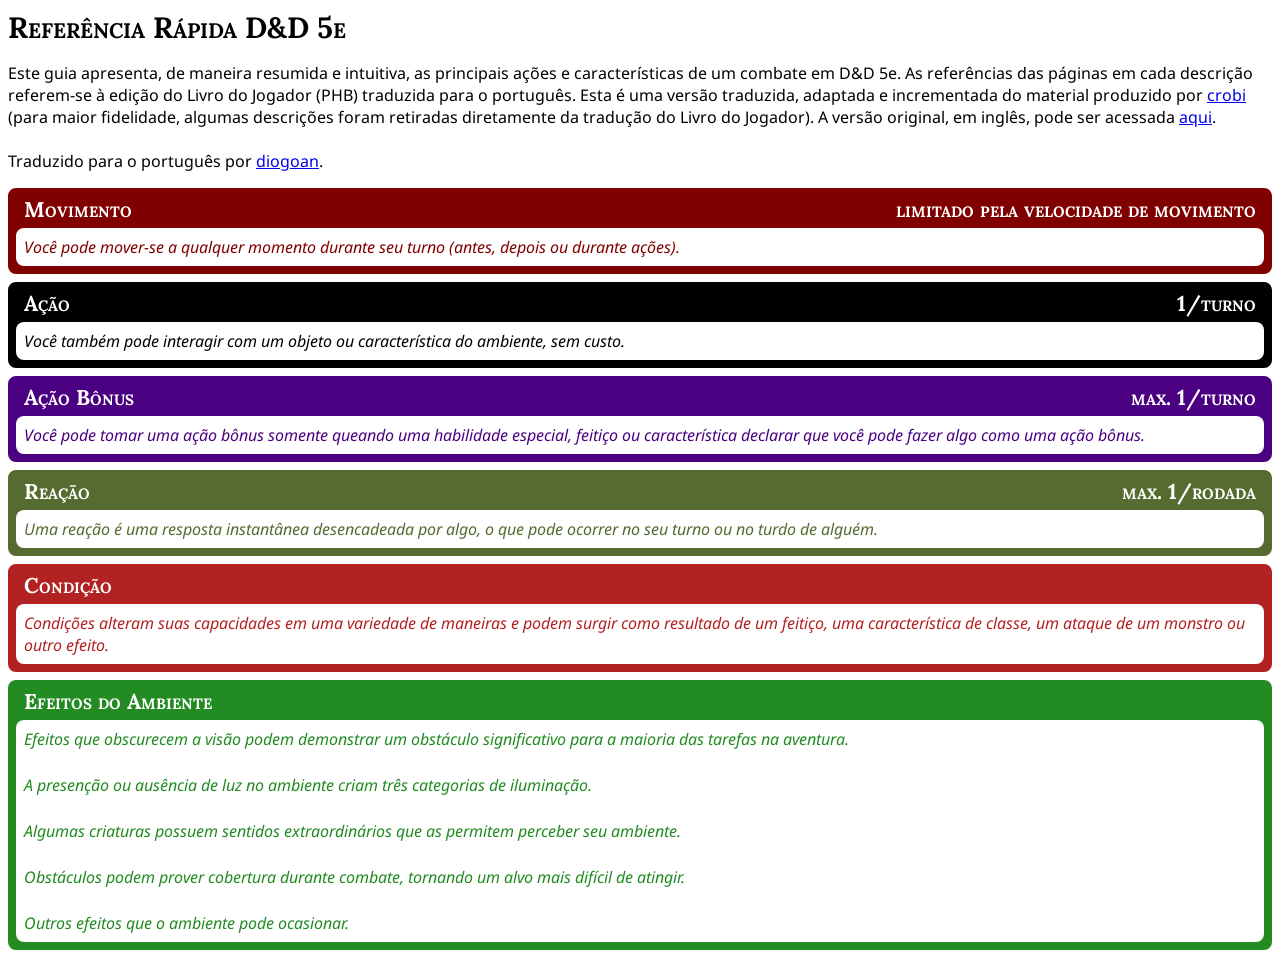
==== quickref.html @ 868d1e87 "Add files via upload O upload do meu site bixo" ====
<!DOCTYPE html>
<html lang="pt">
<head>
    <meta charset="utf-8" />
    <meta name="viewport" content="width=device-width, initial-scale=1">
    <title>Referência Rápida D&D 5e</title>
    <!-- CSS -->
    <link rel="stylesheet" type="text/css" href="css/quickref.css">
    <link rel="stylesheet" type="text/css" href="css/icons.css">
    <!-- Fonts -->
    <link href="https://fonts.googleapis.com/css?family=Noto+Sans:400,700,400italic,700italic" rel="stylesheet" type="text/css">
    <link href="https://fonts.googleapis.com/css?family=Lora:700" rel="stylesheet" type="text/css">
    <link rel="icon" type="image/png" href="img/dragon-head.png">
    <!-- Javascript -->
    <script type="text/javascript" src="js/jquery/jquery.min.js" charset="utf-8"></script>
</head>
<body class="page-background">
    <div class="page fontsize" data-size="fullscreen">
        <div class="main-title">Referência Rápida D&D 5e</div>
        <div class="description">Este guia apresenta, de maneira resumida e intuitiva, as principais ações e características de um combate em D&D 5e. As referências das páginas em cada descrição referem-se à edição do Livro do Jogador (PHB) traduzida para o português. Esta é uma versão traduzida, adaptada e incrementada do material produzido por <a href="https://github.com/crobi">crobi</a> (para maior fidelidade, algumas descrições foram retiradas diretamente da tradução do Livro do Jogador). A versão original, em inglês, pode ser acessada <a href="https://crobi.github.io/dnd5e-quickref/preview/quickref.html">aqui</a>.
        <br>
        <br>
        Traduzido para o português por <a href="https://github.com/diogoan">diogoan</a>.</div>
        <!-- Movement section -->
        <div id="section-movement" class="section-container">
            <div class="section-title">
                Movimento <span class="float-right">limitado pela velocidade de movimento</span>
            </div>
            <div class="section-content">
                <div class="section-row section-subtitle text fontsize">
                    Você pode mover-se a qualquer momento durante seu turno (antes, depois ou durante ações).
                </div>
                <div class="section-row" id="basic-movement">
                </div>
            </div>
        </div>

        <!-- Action section -->
        <div id="section-action" class="section-container">
            <div class="section-title">
                Ação <span class="float-right">1/turno</span>
            </div>
            <div class="section-content">
                <div class="section-row section-subtitle text fontsize">
                    Você também pode interagir com um objeto ou característica do ambiente, sem custo.
                </div>
                <div class="section-row" id="basic-actions"></div>
            </div>
        </div>

        <!-- Bonus action section -->
        <div id="section-bonus-action" class="section-container">
            <div class="section-title">
                Ação Bônus <span class="float-right">max. 1/turno</span>
            </div>
            <div class="section-content">
                <div class="section-row section-subtitle text fontsize">
                    Você pode tomar uma ação bônus somente queando uma habilidade especial, feitiço ou característica
                    declarar que você pode fazer algo como uma ação bônus.
                </div>
                <div class="section-row" id="basic-bonus-actions"></div>
            </div>
        </div>

        <!-- Reaction section -->
        <div id="section-reaction" class="section-container">
            <div class="section-title">
                Reação <span class="float-right">max. 1/rodada</span>
            </div>
            <div class="section-content">
                <div class="section-row section-subtitle text fontsize">
                    Uma reação é uma resposta instantânea desencadeada por algo, o que pode
                    ocorrer no seu turno ou no turdo de alguém.
                </div>
                <div class="section-row" id="basic-reactions"></div>
            </div>
        </div>

        <!-- Condition section -->
        <div id="section-condition" class="section-container">
            <div class="section-title">
                Condição
            </div>
            <div class="section-content">
                <div class="section-row section-subtitle text fontsize">
                    Condições alteram suas capacidades em uma variedade de maneiras e podem surgir como
                    resultado de um feitiço, uma característica de classe, um ataque de um monstro ou outro efeito.
                </div>
                <div class="section-row" id="basic-conditions"></div>
            </div>
        </div>
        
        <!-- Environmental section -->
        <div id="section-environment" class="section-container">
            <div class="section-title">
                Efeitos do Ambiente
            </div>
            <div class="section-content">
                <div class="section-row section-subtitle text fontsize">
                    Efeitos que obscurecem a visão podem demonstrar um obstáculo significativo para a maioria das tarefas na aventura.
                </div>
                <div class="section-row" id="environment-obscurance"></div>
                <div class="section-row section-subtitle text fontsize">
                    A presenção ou ausência de luz no ambiente criam três categorias de iluminação.
                </div>
                <div class="section-row" id="environment-light"></div>
                <div class="section-row section-subtitle text fontsize">
                    Algumas criaturas possuem sentidos extraordinários que as permitem perceber seu ambiente.
                </div>
                <div class="section-row" id="environment-vision"></div>
                <div class="section-row section-subtitle text fontsize">
                    Obstáculos podem prover cobertura durante combate, tornando um alvo mais difícil de atingir.
                </div>
                <div class="section-row" id="environment-cover"></div>
                <div class="section-row section-subtitle text fontsize">
                    Outros efeitos que o ambiente pode ocasionar.
                </div>
                <div class="section-row" id="environment-other"></div>
            </div>
        </div>

    </div>

    <!-- Modal -->
    <div class="modal" id="modal" tabindex="-1">
        <div class="modal-backdrop" id="modal-backdrop"></div>
        <div class="modal-dialog modalsize">
            <div class="section-container modal-container" id="modal-container">
                <div class="section-title" id="modal-title">
                    Modal title<span class="float-right">Action</span>
                </div>
                <div class="section-content">
                    <div class="section-row section-subtitle text" id="modal-subtitle">
                        Subtitle
                    </div>
                    <div class="section-row text">
                        <div id="modal-bullets">
                        </div>
                    </div>
                    <div class="section-row text" id="modal-reference">
                    </div>
                </div>
            </div>
        </div>
    </div>

    <!-- Data -->
    <script type="text/javascript" src="js/data_movement.js" charset="utf-8"></script>
    <script type="text/javascript" src="js/data_action.js" charset="utf-8"></script>
    <script type="text/javascript" src="js/data_bonusaction.js" charset="utf-8"></script>
    <script type="text/javascript" src="js/data_reaction.js" charset="utf-8"></script>
    <script type="text/javascript" src="js/data_condition.js" charset="utf-8"></script>
    <script type="text/javascript" src="js/data_environment.js" charset="utf-8"></script>
    <script type="text/javascript" src="js/quickref.js" charset="utf-8"></script>
</body>
</html>
---- css/quickref.css ----
/* ------------------------------------------------------------------------- */
/* Sections */
/* ------------------------------------------------------------------------- */
.section-container {
    border: 8px solid;
    border-radius: 8px;
    box-sizing: border-box;
    position: relative;
    display: flex;
    flex-direction: column;
    /*font-family: Arial;*/
    font-family: 'Noto Sans', 'Myriad Pro', Calibri, Helvetica, Arial, sans-serif;
    width:100%;
    margin-bottom:8px;
    page-break-inside: avoid;
}

.section-content {
    padding:8px;
    padding-bottom: 0;
    border-radius: 8px;
    margin-top: 0;
    background-color: white;
    border-color: inherit;
    font-size: inherit;
}

.section-title {
    height: 32px;
    padding-left: 8px;
    padding-right: 8px;
    font-family: Lora, 'Calisto MT', 'Bookman Old Style', Bookman, 'Goudy Old Style', Garamond, 'Hoefler Text', 'Bitstream Charter', Georgia, serif;
    font-variant: small-caps;
    font-weight: bold;
    background-color: inherit;
    color: white;
    font-size: 16pt;
}

.main-title {
    font-family: Lora, 'Calisto MT', 'Bookman Old Style', Bookman, 'Goudy Old Style', Garamond, 'Hoefler Text', 'Bitstream Charter', Georgia, serif;
    font-variant: small-caps;
    font-weight: bold;
    font-size: 22pt;
    margin-bottom:16px;
}

.description {
    font-family: 'Noto Sans', 'Myriad Pro', Calibri, Helvetica, Arial, sans-serif;
    width:100%;
    margin-bottom:16px;
    page-break-inside: avoid;
}

.float-right {
    float: right;
}

.section-subtitle, #modal-reference {
    display: block;
    margin-bottom: 8px;
    font-size: inherit;
    font-style: italic;
}

#modal-reference {
    margin-top: 1em;
}

.section-row {
    font-size: inherit;
}

.section-row:before, .section-row:after{
    display: table;
    content: " ";
    clear: both;
}

.section-row + .section-subtitle {
    margin-top: 1em;
}

/* ------------------------------------------------------------------------- */
/* Items */
/* ------------------------------------------------------------------------- */

.item {
    margin-bottom: 8px;
    float: left;
    display: flex;
    font-size: inherit;
    vertical-align: top;
    box-sizing: border-box;
    cursor: pointer;
}

.item-icon {
    float: left;
    flex: 0 0 auto;
    background-repeat: no-repeat;
    background-size: contain;
    box-sizing: border-box;
    border-radius: 4px;
    display: inline-block;
    margin-right: 4px;
}

.item-title {
    font-weight: bold;
    font-size: inherit;
    overflow: hidden;
    text-overflow: ellipsis;
    white-space: nowrap;
}

.item-desc {
    font-style: italic;
    font-size: inherit;
    overflow: hidden;
    text-overflow: ellipsis;
    white-space: nowrap;
}

.item-text-container {
    flex: 1;
    padding-right: 4px;
    font-size: inherit;
    height: 100%;
}


/* ------------------------------------------------------------------------- */
/* Colors */
/* ------------------------------------------------------------------------- */
#section-ability, #section-ability .item-icon {
    background-color: grey;
    border-color: grey;
}
#section-ability .text {
    color: grey;
}

#section-roll, #section-roll .item-icon {
    background-color: darkorange;
    border-color: darkorange;
}
#section-roll .text {
    color: darkorange;
}

#section-movement, #section-movement .item-icon {
    background-color: maroon;
    border-color: maroon;
}
#section-movement .text {
    color: maroon;
}

#section-action, #section-action .item-icon {
    background-color: black;
    border-color: black;
}
#section-action .text {
    color: black;
}

#section-bonus-action, #section-bonus-action .item-icon {
    background-color: indigo;
    border-color: indigo;
}
#section-bonus-action .text {
    color: indigo;
}

#section-reaction, #section-reaction .item-icon {
    background-color: DarkOliveGreen ;
    border-color: DarkOliveGreen ;
}
#section-reaction .text {
    color: DarkOliveGreen ;
}

#section-condition, #section-condition .item-icon {
    background-color: FireBrick;
    border-color: FireBrick;
}
#section-condition .text {
    color: FireBrick;
}

#section-environment, #section-environment .item-icon {
    background-color: ForestGreen;
    border-color: ForestGreen;
}
#section-environment .text {
    color: ForestGreen;
}


/* ------------------------------------------------------------------------- */
/* Page container */
/* ------------------------------------------------------------------------- */

body {
    display: flex;
    justify-content:center;
    align-content:center;
}

/* ------------------------------------------------------------------------- */
/* Misc */
/* ------------------------------------------------------------------------- */

.hidden {
    display: none;
}

ul {
    padding-left: 20px;
}

p, hr {
    margin-top: 0.5em;
    margin-bottom: 0.5em;
}

hr {
    border: 0px;
    border-top: 1px solid gray;
}

p:first-child {
    margin-top: 1em;
}

/* ------------------------------------------------------------------------- */
/* Modal */
/* ------------------------------------------------------------------------- */
.modal-open {
    overflow: hidden;
}

.modal-open .modal {
    overflow-x: hidden;
    overflow-y: auto;
}

.modal {
    position: fixed;
    top: 0;
    right: 0;
    bottom: 0;
    left: 0;
    z-index: 1040;
    overflow: hidden;
    outline: 0;
    display: none;
}

.modal-visible {
    display: block;
}

.modal-dialog {
    position: relative;
    width: auto;
    margin: 8px;
}

.modal-backdrop {
    position: absolute;
    top: 0;
    right: 0;
    left: 0;
    background-color: #888;
    opacity: .75;
    overflow: hidden;
}

.modal-container {
    background-clip: padding-box;
    outline: 0;
    box-shadow: 0 3px 9px rgba(0,0,0,.5);
}

.modal-footer {
    padding: 15px;
    text-align: right;
    border-top: 1px solid #e5e5e5;
}


/* ------------------------------------------------------------------------- */
/* Viewport sizes */
/* ------------------------------------------------------------------------- */

/* Smart phone, portrait */
@media (min-width:    0px) and (max-width:  479px) {
    .fontsize { font-size: 12pt; } 
    .iconsize { width: 44px; height: 44px;} 
    .itemsize { height: 44px; width: 100%; } 
    .modalsize {} 
}

/* Smart phone, landscape */
@media (min-width:  480px) and (max-width:  767px) {
    .fontsize { font-size: 11pt; }
    .iconsize { width: 40px; height: 40px;}
    .itemsize { height: 40px; width:  50%; }
    .modalsize {}
}

/* Tablet, portrait */
@media (min-width:  768px) and (max-width:  991px) {
    .fontsize { font-size: 11pt; }
    .iconsize { width: 40px; height: 40px;}
    .itemsize { height: 40px; width:  33%; }
    .modalsize { width: 600px; margin: 30px auto; }
}

/* Tablet, landscape */
@media (min-width:  992px) and (max-width: 1199px) {
    .fontsize { font-size: 12pt; }
    .iconsize { width: 44px; height: 44px;}
    .itemsize { height: 44px; width:  33%; }
    .modalsize { width: 600px; margin: 30px auto; }
}

/* Small desktop screen */
@media (min-width: 1200px) and (max-width: 1599px) {
    .fontsize { font-size: 12pt; }
    .iconsize { width: 44px; height: 44px;}
    .itemsize { height: 44px; width:  25%; }
    .modalsize { width: 600px; margin: 30px auto; }
}

/* Large desktop screen */
@media (min-width: 1600px) {
    .fontsize { font-size: 12pt; }
    .iconsize { width: 44px; height: 44px;}
    .itemsize { height: 44px; width:  20%; }
    .modalsize { width: 600px; margin: 30px auto; }
}

/* Print */
@media print {
    .fontsize { font-size: 10pt; }
    .iconsize { width: 36px; height: 36px;}
    .itemsize { height: 36px; width:  33%; }
    .modalsize {}
}
---- css/icons.css ----
.icon-ace { background-image: url(../img/ace.png);}
.icon-achilles-heel { background-image: url(../img/achilles-heel.png);}
.icon-acid-blob { background-image: url(../img/acid-blob.png);}
.icon-acid-tube { background-image: url(../img/acid-tube.png);}
.icon-acid { background-image: url(../img/acid.png);}
.icon-acorn { background-image: url(../img/acorn.png);}
.icon-acrobatic { background-image: url(../img/acrobatic.png);}
.icon-aerial-signal { background-image: url(../img/aerial-signal.png);}
.icon-aerosol { background-image: url(../img/aerosol.png);}
.icon-afterburn { background-image: url(../img/afterburn.png);}
.icon-alien-skull { background-image: url(../img/alien-skull.png);}
.icon-alien-stare { background-image: url(../img/alien-stare.png);}
.icon-all-for-one { background-image: url(../img/all-for-one.png);}
.icon-alligator-clip { background-image: url(../img/alligator-clip.png);}
.icon-ammo-box { background-image: url(../img/ammo-box.png);}
.icon-ammonite-fossil { background-image: url(../img/ammonite-fossil.png);}
.icon-ammonite { background-image: url(../img/ammonite.png);}
.icon-amphora { background-image: url(../img/amphora.png);}
.icon-anatomy { background-image: url(../img/anatomy.png);}
.icon-anchor { background-image: url(../img/anchor.png);}
.icon-andromeda-chain { background-image: url(../img/andromeda-chain.png);}
.icon-angel-outfit { background-image: url(../img/angel-outfit.png);}
.icon-angel-wings { background-image: url(../img/angel-wings.png);}
.icon-angler-fish { background-image: url(../img/angler-fish.png);}
.icon-angular-spider { background-image: url(../img/angular-spider.png);}
.icon-animal-hide { background-image: url(../img/animal-hide.png);}
.icon-animal-skull { background-image: url(../img/animal-skull.png);}
.icon-ankh { background-image: url(../img/ankh.png);}
.icon-anthem { background-image: url(../img/anthem.png);}
.icon-anvil-impact { background-image: url(../img/anvil-impact.png);}
.icon-anvil { background-image: url(../img/anvil.png);}
.icon-apple-maggot { background-image: url(../img/apple-maggot.png);}
.icon-apple-seeds { background-image: url(../img/apple-seeds.png);}
.icon-aquarius { background-image: url(../img/aquarius.png);}
.icon-archery-target { background-image: url(../img/archery-target.png);}
.icon-architect-mask { background-image: url(../img/architect-mask.png);}
.icon-arcing-bolt { background-image: url(../img/arcing-bolt.png);}
.icon-arena { background-image: url(../img/arena.png);}
.icon-aries { background-image: url(../img/aries.png);}
.icon-armadillo-tail { background-image: url(../img/armadillo-tail.png);}
.icon-armoured-shell { background-image: url(../img/armoured-shell.png);}
.icon-arrest { background-image: url(../img/arrest.png);}
.icon-arrow-cluster { background-image: url(../img/arrow-cluster.png);}
.icon-arrow-flights { background-image: url(../img/arrow-flights.png);}
.icon-arrowed { background-image: url(../img/arrowed.png);}
.icon-arrowhead { background-image: url(../img/arrowhead.png);}
.icon-arrows-shield { background-image: url(../img/arrows-shield.png);}
.icon-arson { background-image: url(../img/arson.png);}
.icon-artificial-hive { background-image: url(../img/artificial-hive.png);}
.icon-at-sea { background-image: url(../img/at-sea.png);}
.icon-atomic-slashes { background-image: url(../img/atomic-slashes.png);}
.icon-aubergine { background-image: url(../img/aubergine.png);}
.icon-aura { background-image: url(../img/aura.png);}
.icon-auto-repair { background-image: url(../img/auto-repair.png);}
.icon-autogun { background-image: url(../img/autogun.png);}
.icon-awareness { background-image: url(../img/awareness.png);}
.icon-axe-in-stump { background-image: url(../img/axe-in-stump.png);}
.icon-axe-swing { background-image: url(../img/axe-swing.png);}
.icon-back-forth { background-image: url(../img/back-forth.png);}
.icon-back-pain { background-image: url(../img/back-pain.png);}
.icon-backstab { background-image: url(../img/backstab.png);}
.icon-backup { background-image: url(../img/backup.png);}
.icon-balloons { background-image: url(../img/balloons.png);}
.icon-bandage-roll { background-image: url(../img/bandage-roll.png);}
.icon-bandaged { background-image: url(../img/bandaged.png);}
.icon-barbed-arrow { background-image: url(../img/barbed-arrow.png);}
.icon-barbed-spear { background-image: url(../img/barbed-spear.png);}
.icon-barbed-wire { background-image: url(../img/barbed-wire.png);}
.icon-barbute { background-image: url(../img/barbute.png);}
.icon-barefoot { background-image: url(../img/barefoot.png);}
.icon-bat-blade { background-image: url(../img/bat-blade.png);}
.icon-bat-wing { background-image: url(../img/bat-wing.png);}
.icon-battered-axe { background-image: url(../img/battered-axe.png);}
.icon-batteries { background-image: url(../img/batteries.png);}
.icon-battery-0 { background-image: url(../img/battery-0.png);}
.icon-battery-100 { background-image: url(../img/battery-100.png);}
.icon-battery-25 { background-image: url(../img/battery-25.png);}
.icon-battery-50 { background-image: url(../img/battery-50.png);}
.icon-battery-75 { background-image: url(../img/battery-75.png);}
.icon-battery-minus { background-image: url(../img/battery-minus.png);}
.icon-battery-pack-alt { background-image: url(../img/battery-pack-alt.png);}
.icon-battery-pack { background-image: url(../img/battery-pack.png);}
.icon-battery-plus { background-image: url(../img/battery-plus.png);}
.icon-battle-axe { background-image: url(../img/battle-axe.png);}
.icon-battle-gear { background-image: url(../img/battle-gear.png);}
.icon-batwing-emblem { background-image: url(../img/batwing-emblem.png);}
.icon-beam-wake { background-image: url(../img/beam-wake.png);}
.icon-beams-aura { background-image: url(../img/beams-aura.png);}
.icon-beanstalk { background-image: url(../img/beanstalk.png);}
.icon-beard { background-image: url(../img/beard.png);}
.icon-beast-eye { background-image: url(../img/beast-eye.png);}
.icon-bee { background-image: url(../img/bee.png);}
.icon-beech { background-image: url(../img/beech.png);}
.icon-beer-stein { background-image: url(../img/beer-stein.png);}
.icon-beetle-shell { background-image: url(../img/beetle-shell.png);}
.icon-behold { background-image: url(../img/behold.png);}
.icon-belt-buckles { background-image: url(../img/belt-buckles.png);}
.icon-bestial-fangs { background-image: url(../img/bestial-fangs.png);}
.icon-beveled-star { background-image: url(../img/beveled-star.png);}
.icon-big-egg { background-image: url(../img/big-egg.png);}
.icon-big-wave { background-image: url(../img/big-wave.png);}
.icon-biohazard { background-image: url(../img/biohazard.png);}
.icon-bird-claw { background-image: url(../img/bird-claw.png);}
.icon-bird-limb { background-image: url(../img/bird-limb.png);}
.icon-bird-mask { background-image: url(../img/bird-mask.png);}
.icon-bird-twitter { background-image: url(../img/bird-twitter.png);}
.icon-black-bar { background-image: url(../img/black-bar.png);}
.icon-black-book { background-image: url(../img/black-book.png);}
.icon-black-cat { background-image: url(../img/black-cat.png);}
.icon-black-flag { background-image: url(../img/black-flag.png);}
.icon-black-hole-bolas { background-image: url(../img/black-hole-bolas.png);}
.icon-blackball { background-image: url(../img/blackball.png);}
.icon-blackcurrant { background-image: url(../img/blackcurrant.png);}
.icon-blade-bite { background-image: url(../img/blade-bite.png);}
.icon-blade-fall { background-image: url(../img/blade-fall.png);}
.icon-blast { background-image: url(../img/blast.png);}
.icon-blaster { background-image: url(../img/blaster.png);}
.icon-bleeding-eye { background-image: url(../img/bleeding-eye.png);}
.icon-bleeding-heart { background-image: url(../img/bleeding-heart.png);}
.icon-bloody-stash { background-image: url(../img/bloody-stash.png);}
.icon-blunderbuss { background-image: url(../img/blunderbuss.png);}
.icon-boar-tusks { background-image: url(../img/boar-tusks.png);}
.icon-boiling-bubbles { background-image: url(../img/boiling-bubbles.png);}
.icon-bolas { background-image: url(../img/bolas.png);}
.icon-bolt-shield { background-image: url(../img/bolt-shield.png);}
.icon-bolter-gun { background-image: url(../img/bolter-gun.png);}
.icon-bombing-run { background-image: url(../img/bombing-run.png);}
.icon-bone-gnawer { background-image: url(../img/bone-gnawer.png);}
.icon-bone-knife { background-image: url(../img/bone-knife.png);}
.icon-book-aura { background-image: url(../img/book-aura.png);}
.icon-book-cover { background-image: url(../img/book-cover.png);}
.icon-book-storm { background-image: url(../img/book-storm.png);}
.icon-bookmark { background-image: url(../img/bookmark.png);}
.icon-bookmarklet { background-image: url(../img/bookmarklet.png);}
.icon-book-pile { background-image: url(../img/book-pile.png);}
.icon-boomerang { background-image: url(../img/boomerang.png);}
.icon-boot-prints { background-image: url(../img/boot-prints.png);}
.icon-boot-stomp { background-image: url(../img/boot-stomp.png);}
.icon-boots { background-image: url(../img/boots.png);}
.icon-bordered-shield { background-image: url(../img/bordered-shield.png);}
.icon-bottle-vapors { background-image: url(../img/bottle-vapors.png);}
.icon-bottled-bolt { background-image: url(../img/bottled-bolt.png);}
.icon-bottom-right-3d-arrow { background-image: url(../img/bottom-right-3d-arrow.png);}
.icon-bowie-knife { background-image: url(../img/bowie-knife.png);}
.icon-bowl-spiral { background-image: url(../img/bowl-spiral.png);}
.icon-bowling-pin { background-image: url(../img/bowling-pin.png);}
.icon-bowling-propulsion { background-image: url(../img/bowling-propulsion.png);}
.icon-bowman { background-image: url(../img/bowman.png);}
.icon-boxing-glove-surprise { background-image: url(../img/boxing-glove-surprise.png);}
.icon-boxing-glove { background-image: url(../img/boxing-glove.png);}
.icon-brain-freeze { background-image: url(../img/brain-freeze.png);}
.icon-brain-stem { background-image: url(../img/brain-stem.png);}
.icon-brain { background-image: url(../img/brain.png);}
.icon-brainstorm { background-image: url(../img/brainstorm.png);}
.icon-branch-arrow { background-image: url(../img/branch-arrow.png);}
.icon-brandy-bottle { background-image: url(../img/brandy-bottle.png);}
.icon-brass-eye { background-image: url(../img/brass-eye.png);}
.icon-breastplate { background-image: url(../img/breastplate.png);}
.icon-brick-pile { background-image: url(../img/brick-pile.png);}
.icon-bridge { background-image: url(../img/bridge.png);}
.icon-broadhead-arrow { background-image: url(../img/broadhead-arrow.png);}
.icon-broadsword { background-image: url(../img/broadsword.png);}
.icon-broken-bone { background-image: url(../img/broken-bone.png);}
.icon-broken-bottle { background-image: url(../img/broken-bottle.png);}
.icon-broken-heart { background-image: url(../img/broken-heart.png);}
.icon-broken-shield { background-image: url(../img/broken-shield.png);}
.icon-broken-skull { background-image: url(../img/broken-skull.png);}
.icon-broken-tablet { background-image: url(../img/broken-tablet.png);}
.icon-brutal-helm { background-image: url(../img/brutal-helm.png);}
.icon-bubble-field { background-image: url(../img/bubble-field.png);}
.icon-bubbling-flask { background-image: url(../img/bubbling-flask.png);}
.icon-bud { background-image: url(../img/bud.png);}
.icon-bugle-call { background-image: url(../img/bugle-call.png);}
.icon-bulb { background-image: url(../img/bulb.png);}
.icon-bull-horns { background-image: url(../img/bull-horns.png);}
.icon-bull { background-image: url(../img/bull.png);}
.icon-bullets { background-image: url(../img/bullets.png);}
.icon-burn { background-image: url(../img/burn.png);}
.icon-burning-book { background-image: url(../img/burning-book.png);}
.icon-burning-dot { background-image: url(../img/burning-dot.png);}
.icon-burning-embers { background-image: url(../img/burning-embers.png);}
.icon-burning-eye { background-image: url(../img/burning-eye.png);}
.icon-burning-meteor { background-image: url(../img/burning-meteor.png);}
.icon-burning-passion { background-image: url(../img/burning-passion.png);}
.icon-burning-round-shot { background-image: url(../img/burning-round-shot.png);}
.icon-burning-tree { background-image: url(../img/burning-tree.png);}
.icon-burst-blob { background-image: url(../img/burst-blob.png);}
.icon-butterfly-warning { background-image: url(../img/butterfly-warning.png);}
.icon-butterfly { background-image: url(../img/butterfly.png);}
.icon-caged-ball { background-image: url(../img/caged-ball.png);}
.icon-cake-slice { background-image: url(../img/cake-slice.png);}
.icon-caldera { background-image: url(../img/caldera.png);}
.icon-campfire { background-image: url(../img/campfire.png);}
.icon-cancel { background-image: url(../img/cancel.png);}
.icon-cancer { background-image: url(../img/cancer.png);}
.icon-candle-flame { background-image: url(../img/candle-flame.png);}
.icon-candle-holder { background-image: url(../img/candle-holder.png);}
.icon-candle-light { background-image: url(../img/candle-light.png);}
.icon-candle-skull { background-image: url(../img/candle-skull.png);}
.icon-candlebright { background-image: url(../img/candlebright.png);}
.icon-cannister { background-image: url(../img/cannister.png);}
.icon-cannon-ball { background-image: url(../img/cannon-ball.png);}
.icon-cannon-shot { background-image: url(../img/cannon-shot.png);}
.icon-cannon { background-image: url(../img/cannon.png);}
.icon-capitol { background-image: url(../img/capitol.png);}
.icon-capricorn { background-image: url(../img/capricorn.png);}
.icon-cargo-crane { background-image: url(../img/cargo-crane.png);}
.icon-carillon { background-image: url(../img/carillon.png);}
.icon-carrion { background-image: url(../img/carrion.png);}
.icon-carrot { background-image: url(../img/carrot.png);}
.icon-cartwheel { background-image: url(../img/cartwheel.png);}
.icon-cash { background-image: url(../img/cash.png);}
.icon-castle { background-image: url(../img/castle.png);}
.icon-cauldron { background-image: url(../img/cauldron.png);}
.icon-cctv-camera { background-image: url(../img/cctv-camera.png);}
.icon-centipede { background-image: url(../img/centipede.png);}
.icon-chain-lightning { background-image: url(../img/chain-lightning.png);}
.icon-chain-mail { background-image: url(../img/chain-mail.png);}
.icon-chained-heart { background-image: url(../img/chained-heart.png);}
.icon-chaingun { background-image: url(../img/chaingun.png);}
.icon-chalice-drops { background-image: url(../img/chalice-drops.png);}
.icon-charm { background-image: url(../img/charm.png);}
.icon-checkbox-tree { background-image: url(../img/checkbox-tree.png);}
.icon-checked-shield { background-image: url(../img/checked-shield.png);}
.icon-cheerful { background-image: url(../img/cheerful.png);}
.icon-cheese-wedge { background-image: url(../img/cheese-wedge.png);}
.icon-chemical-arrow { background-image: url(../img/chemical-arrow.png);}
.icon-chemical-bolt { background-image: url(../img/chemical-bolt.png);}
.icon-chemical-drop { background-image: url(../img/chemical-drop.png);}
.icon-chemical-tank { background-image: url(../img/chemical-tank.png);}
.icon-chicken-leg { background-image: url(../img/chicken-leg.png);}
.icon-church { background-image: url(../img/church.png);}
.icon-circuitry { background-image: url(../img/circuitry.png);}
.icon-circular-saw { background-image: url(../img/circular-saw.png);}
.icon-circular-sawblade { background-image: url(../img/circular-sawblade.png);}
.icon-claw-hammer { background-image: url(../img/claw-hammer.png);}
.icon-claw { background-image: url(../img/claw.png);}
.icon-cloak-dagger { background-image: url(../img/cloak-dagger.png);}
.icon-clockwork { background-image: url(../img/clockwork.png);}
.icon-clout { background-image: url(../img/clout.png);}
.icon-clover-spiked { background-image: url(../img/clover-spiked.png);}
.icon-clover { background-image: url(../img/clover.png);}
.icon-cluster-bomb { background-image: url(../img/cluster-bomb.png);}
.icon-cobweb { background-image: url(../img/cobweb.png);}
.icon-coffee-mug { background-image: url(../img/coffee-mug.png);}
.icon-coffin { background-image: url(../img/coffin.png);}
.icon-cog-lock { background-image: url(../img/cog-lock.png);}
.icon-cog { background-image: url(../img/cog.png);}
.icon-cogsplosion { background-image: url(../img/cogsplosion.png);}
.icon-coiling-curl { background-image: url(../img/coiling-curl.png);}
.icon-cold-heart { background-image: url(../img/cold-heart.png);}
.icon-coma { background-image: url(../img/coma.png);}
.icon-comb { background-image: url(../img/comb.png);}
.icon-compass { background-image: url(../img/compass.png);}
.icon-concentration-orb { background-image: url(../img/concentration-orb.png);}
.icon-condor-emblem { background-image: url(../img/condor-emblem.png);}
.icon-condylura-skull { background-image: url(../img/condylura-skull.png);}
.icon-conversation { background-image: url(../img/conversation.png);}
.icon-cool-spices { background-image: url(../img/cool-spices.png);}
.icon-corked-tube { background-image: url(../img/corked-tube.png);}
.icon-cowled { background-image: url(../img/cowled.png);}
.icon-crab-claw { background-image: url(../img/crab-claw.png);}
.icon-crab { background-image: url(../img/crab.png);}
.icon-cracked-ball-dunk { background-image: url(../img/cracked-ball-dunk.png);}
.icon-cracked-disc { background-image: url(../img/cracked-disc.png);}
.icon-cracked-glass { background-image: url(../img/cracked-glass.png);}
.icon-cracked-helm { background-image: url(../img/cracked-helm.png);}
.icon-cracked-mask { background-image: url(../img/cracked-mask.png);}
.icon-cracked-saber { background-image: url(../img/cracked-saber.png);}
.icon-cracked-shield { background-image: url(../img/cracked-shield.png);}
.icon-crags { background-image: url(../img/crags.png);}
.icon-crawl { background-image: url(../img/crawl.png);}
.icon-crenulated-shield { background-image: url(../img/crenulated-shield.png);}
.icon-crescent-blade { background-image: url(../img/crescent-blade.png);}
.icon-crested-helmet { background-image: url(../img/crested-helmet.png);}
.icon-croc-jaws { background-image: url(../img/croc-jaws.png);}
.icon-croc-sword { background-image: url(../img/croc-sword.png);}
.icon-crossbow { background-image: url(../img/crossbow.png);}
.icon-crossed-air-flows { background-image: url(../img/crossed-air-flows.png);}
.icon-crossed-axes { background-image: url(../img/crossed-axes.png);}
.icon-crossed-bones { background-image: url(../img/crossed-bones.png);}
.icon-crossed-chains { background-image: url(../img/crossed-chains.png);}
.icon-crossed-claws { background-image: url(../img/crossed-claws.png);}
.icon-crossed-pistols { background-image: url(../img/crossed-pistols.png);}
.icon-crossed-sabres { background-image: url(../img/crossed-sabres.png);}
.icon-crossed-slashes { background-image: url(../img/crossed-slashes.png);}
.icon-crossed-swords { background-image: url(../img/crossed-swords.png);}
.icon-crow-dive { background-image: url(../img/crow-dive.png);}
.icon-crown-coin { background-image: url(../img/crown-coin.png);}
.icon-crown-of-thorns { background-image: url(../img/crown-of-thorns.png);}
.icon-crown { background-image: url(../img/crown.png);}
.icon-crowned-explosion { background-image: url(../img/crowned-explosion.png);}
.icon-crowned-heart { background-image: url(../img/crowned-heart.png);}
.icon-crowned-skull { background-image: url(../img/crowned-skull.png);}
.icon-crush { background-image: url(../img/crush.png);}
.icon-crystal-ball { background-image: url(../img/crystal-ball.png);}
.icon-crystal-bars { background-image: url(../img/crystal-bars.png);}
.icon-crystal-cluster { background-image: url(../img/crystal-cluster.png);}
.icon-crystal-eye { background-image: url(../img/crystal-eye.png);}
.icon-crystal-growth { background-image: url(../img/crystal-growth.png);}
.icon-crystal-shine { background-image: url(../img/crystal-shine.png);}
.icon-crystal-wand { background-image: url(../img/crystal-wand.png);}
.icon-crystalize { background-image: url(../img/crystalize.png);}
.icon-cubeforce { background-image: url(../img/cubeforce.png);}
.icon-cubes { background-image: url(../img/cubes.png);}
.icon-cupidon-arrow { background-image: url(../img/cupidon-arrow.png);}
.icon-curled-leaf { background-image: url(../img/curled-leaf.png);}
.icon-curled-tentacle { background-image: url(../img/curled-tentacle.png);}
.icon-curling-vines { background-image: url(../img/curling-vines.png);}
.icon-curly-wing { background-image: url(../img/curly-wing.png);}
.icon-curvy-knife { background-image: url(../img/curvy-knife.png);}
.icon-cut-diamond { background-image: url(../img/cut-diamond.png);}
.icon-cut-palm { background-image: url(../img/cut-palm.png);}
.icon-cycle { background-image: url(../img/cycle.png);}
.icon-cyclops { background-image: url(../img/cyclops.png);}
.icon-daggers { background-image: url(../img/daggers.png);}
.icon-daisy { background-image: url(../img/daisy.png);}
.icon-dark-squad { background-image: url(../img/dark-squad.png);}
.icon-dead-eye { background-image: url(../img/dead-eye.png);}
.icon-dead-wood { background-image: url(../img/dead-wood.png);}
.icon-death-note { background-image: url(../img/death-note.png);}
.icon-death-skull { background-image: url(../img/death-skull.png);}
.icon-death-zone { background-image: url(../img/death-zone.png);}
.icon-deathcab { background-image: url(../img/deathcab.png);}
.icon-decapitation { background-image: url(../img/decapitation.png);}
.icon-defibrilate { background-image: url(../img/defibrilate.png);}
.icon-demolish { background-image: url(../img/demolish.png);}
.icon-dervish-swords { background-image: url(../img/dervish-swords.png);}
.icon-desert-skull { background-image: url(../img/desert-skull.png);}
.icon-desk-lamp { background-image: url(../img/desk-lamp.png);}
.icon-despair { background-image: url(../img/despair.png);}
.icon-diablo-skull { background-image: url(../img/diablo-skull.png);}
.icon-diamond-hard { background-image: url(../img/diamond-hard.png);}
.icon-dice-six-faces-five { background-image: url(../img/dice-six-faces-five.png);}
.icon-dice-six-faces-four { background-image: url(../img/dice-six-faces-four.png);}
.icon-dice-six-faces-one { background-image: url(../img/dice-six-faces-one.png);}
.icon-dice-six-faces-six { background-image: url(../img/dice-six-faces-six.png);}
.icon-dice-six-faces-three { background-image: url(../img/dice-six-faces-three.png);}
.icon-dice-six-faces-two { background-image: url(../img/dice-six-faces-two.png);}
.icon-dig-dug { background-image: url(../img/dig-dug.png);}
.icon-dinosaur-bones { background-image: url(../img/dinosaur-bones.png);}
.icon-dinosaur-egg { background-image: url(../img/dinosaur-egg.png);}
.icon-dinosaur-rex { background-image: url(../img/dinosaur-rex.png);}
.icon-discobolus {background-image: url(../img/discobolus.png);}
.icon-disintegrate { background-image: url(../img/disintegrate.png);}
.icon-distraction { background-image: url(../img/distraction.png);}
.icon-divergence { background-image: url(../img/divergence.png);}
.icon-divert { background-image: url(../img/divert.png);}
.icon-diving-dagger { background-image: url(../img/diving-dagger.png);}
.icon-dna1 { background-image: url(../img/dna1.png);}
.icon-dna2 { background-image: url(../img/dna2.png);}
.icon-doctor-face { background-image: url(../img/doctor-face.png);}
.icon-dodge { background-image: url(../img/dodge.png);}
.icon-dodging { background-image: url(../img/dodging.png);}
.icon-domino-mask { background-image: url(../img/domino-mask.png);}
.icon-double-dragon { background-image: url(../img/double-dragon.png);}
.icon-double-quaver { background-image: url(../img/double-quaver.png);}
.icon-double-shot { background-image: url(../img/double-shot.png);}
.icon-doubled { background-image: url(../img/doubled.png);}
.icon-dove { background-image: url(../img/dove.png);}
.icon-dozen { background-image: url(../img/dozen.png);}
.icon-dragon-balls { background-image: url(../img/dragon-balls.png);}
.icon-dragon-breath { background-image: url(../img/dragon-breath.png);}
.icon-dragon-head { background-image: url(../img/dragon-head.png);}
.icon-dragon-spiral { background-image: url(../img/dragon-spiral.png);}
.icon-dragonfly { background-image: url(../img/dragonfly.png);}
.icon-drama-masks { background-image: url(../img/drama-masks.png);}
.icon-drill { background-image: url(../img/drill.png);}
.icon-drink-me { background-image: url(../img/drink-me.png);}
.icon-dripping-blade { background-image: url(../img/dripping-blade.png);}
.icon-dripping-goo { background-image: url(../img/dripping-goo.png);}
.icon-dripping-honey { background-image: url(../img/dripping-honey.png);}
.icon-dripping-knife { background-image: url(../img/dripping-knife.png);}
.icon-dripping-stone { background-image: url(../img/dripping-stone.png);}
.icon-dripping-sword { background-image: url(../img/dripping-sword.png);}
.icon-drop { background-image: url(../img/drop.png);}
.icon-droplet-splash { background-image: url(../img/droplet-splash.png);}
.icon-droplets { background-image: url(../img/droplets.png);}
.icon-drowning { background-image: url(../img/drowning.png);}
.icon-duality { background-image: url(../img/duality.png);}
.icon-duel { background-image: url(../img/duel.png);}
.icon-eagle-emblem { background-image: url(../img/eagle-emblem.png);}
.icon-earth-crack { background-image: url(../img/earth-crack.png);}
.icon-earth-spit { background-image: url(../img/earth-spit.png);}
.icon-eclipse { background-image: url(../img/eclipse.png);}
.icon-edge-crack { background-image: url(../img/edge-crack.png);}
.icon-edged-shield { background-image: url(../img/edged-shield.png);}
.icon-egg-clutch { background-image: url(../img/egg-clutch.png);}
.icon-egg-pod { background-image: url(../img/egg-pod.png);}
.icon-egyptian-pyramids { background-image: url(../img/egyptian-pyramids.png);}
.icon-elderberry { background-image: url(../img/elderberry.png);}
.icon-electric-whip { background-image: url(../img/electric-whip.png);}
.icon-electric { background-image: url(../img/electric.png);}
.icon-elf-ear { background-image: url(../img/elf-ear.png);}
.icon-ember-shot { background-image: url(../img/ember-shot.png);}
.icon-embrassed-energy { background-image: url(../img/embrassed-energy.png);}
.icon-embryo { background-image: url(../img/embryo.png);}
.icon-emerald { background-image: url(../img/emerald.png);}
.icon-empty-chessboard { background-image: url(../img/empty-chessboard.png);}
.icon-empty-hourglass { background-image: url(../img/empty-hourglass.png);}
.icon-energise { background-image: url(../img/energise.png);}
.icon-energy-arrow { background-image: url(../img/energy-arrow.png);}
.icon-energy-shield { background-image: url(../img/energy-shield.png);}
.icon-energy-sword { background-image: url(../img/energy-sword.png);}
.icon-engagement-ring { background-image: url(../img/engagement-ring.png);}
.icon-ent-mouth { background-image: url(../img/ent-mouth.png);}
.icon-envelope { background-image: url(../img/envelope.png);}
.icon-erlenmeyer { background-image: url(../img/erlenmeyer.png);}
.icon-eruption { background-image: url(../img/eruption.png);}
.icon-eskimo { background-image: url(../img/eskimo.png);}
.icon-evil-book { background-image: url(../img/evil-book.png);}
.icon-evil-fork { background-image: url(../img/evil-fork.png);}
.icon-evil-moon { background-image: url(../img/evil-moon.png);}
.icon-evil-tree { background-image: url(../img/evil-tree.png);}
.icon-evil-wings { background-image: url(../img/evil-wings.png);}
.icon-expander { background-image: url(../img/expander.png);}
.icon-explosive-materials { background-image: url(../img/explosive-materials.png);}
.icon-extra-lucid { background-image: url(../img/extra-lucid.png);}
.icon-eye-shield { background-image: url(../img/eye-shield.png);}
.icon-eyeball { background-image: url(../img/eyeball.png);}
.icon-eyedropper { background-image: url(../img/eyedropper.png);}
.icon-eyestalk { background-image: url(../img/eyestalk.png);}
.icon-fairy-wand { background-image: url(../img/fairy-wand.png);}
.icon-fairy { background-image: url(../img/fairy.png);}
.icon-fall-down { background-image: url(../img/fall-down.png);}
.icon-falling-eye { background-image: url(../img/falling-eye.png);}
.icon-falling-leaf { background-image: url(../img/falling-leaf.png);}
.icon-falling-ovoid { background-image: url(../img/falling-ovoid.png);}
.icon-falling { background-image: url(../img/falling.png);}
.icon-fanged-skull { background-image: url(../img/fanged-skull.png);}
.icon-feather { background-image: url(../img/feather.png);}
.icon-feathered-wing { background-image: url(../img/feathered-wing.png);}
.icon-fedora { background-image: url(../img/fedora.png);}
.icon-female { background-image: url(../img/female.png);}
.icon-fez { background-image: url(../img/fez.png);}
.icon-field { background-image: url(../img/field.png);}
.icon-filelist.txt { background-image: url(../img/filelist.txt.png);}
.icon-fire-ace { background-image: url(../img/fire-ace.png);}
.icon-fire-axe { background-image: url(../img/fire-axe.png);}
.icon-fire-bomb { background-image: url(../img/fire-bomb.png);}
.icon-fire-bottle { background-image: url(../img/fire-bottle.png);}
.icon-fire-bowl { background-image: url(../img/fire-bowl.png);}
.icon-fire-breath { background-image: url(../img/fire-breath.png);}
.icon-fire-punch { background-image: url(../img/fire-punch.png);}
.icon-fire-ring { background-image: url(../img/fire-ring.png);}
.icon-fire-shield { background-image: url(../img/fire-shield.png);}
.icon-fire-wave { background-image: url(../img/fire-wave.png);}
.icon-fire { background-image: url(../img/fire.png);}
.icon-fireball { background-image: url(../img/fireball.png);}
.icon-fireflake { background-image: url(../img/fireflake.png);}
.icon-firework-rocket { background-image: url(../img/firework-rocket.png);}
.icon-fish-corpse { background-image: url(../img/fish-corpse.png);}
.icon-fishbone { background-image: url(../img/fishbone.png);}
.icon-fishing-hook { background-image: url(../img/fishing-hook.png);}
.icon-fishing-net { background-image: url(../img/fishing-net.png);}
.icon-fist { background-image: url(../img/fist.png);}
.icon-fizzing-flask { background-image: url(../img/fizzing-flask.png);}
.icon-flake { background-image: url(../img/flake.png);}
.icon-flame-spin { background-image: url(../img/flame-spin.png);}
.icon-flame-tunnel { background-image: url(../img/flame-tunnel.png);}
.icon-flame { background-image: url(../img/flame.png);}
.icon-flamer { background-image: url(../img/flamer.png);}
.icon-flaming-arrow { background-image: url(../img/flaming-arrow.png);}
.icon-flaming-claw { background-image: url(../img/flaming-claw.png);}
.icon-flaming-trident { background-image: url(../img/flaming-trident.png);}
.icon-flash-grenade { background-image: url(../img/flash-grenade.png);}
.icon-flat-hammer { background-image: url(../img/flat-hammer.png);}
.icon-fleshy-mass { background-image: url(../img/fleshy-mass.png);}
.icon-flexible-star { background-image: url(../img/flexible-star.png);}
.icon-floating-crystal { background-image: url(../img/floating-crystal.png);}
.icon-flower-pot { background-image: url(../img/flower-pot.png);}
.icon-flowers { background-image: url(../img/flowers.png);}
.icon-fluffy-cloud { background-image: url(../img/fluffy-cloud.png);}
.icon-fluffy-swirl { background-image: url(../img/fluffy-swirl.png);}
.icon-fluffy-wing { background-image: url(../img/fluffy-wing.png);}
.icon-flying-dagger { background-image: url(../img/flying-dagger.png);}
.icon-flying-flag { background-image: url(../img/flying-flag.png);}
.icon-foam { background-image: url(../img/foam.png);}
.icon-focused-lightning { background-image: url(../img/focused-lightning.png);}
.icon-folded-paper { background-image: url(../img/folded-paper.png);}
.icon-food-chain { background-image: url(../img/food-chain.png);}
.icon-foot-trip { background-image: url(../img/foot-trip.png);}
.icon-footprint { background-image: url(../img/footprint.png);}
.icon-forward-field { background-image: url(../img/forward-field.png);}
.icon-fossil { background-image: url(../img/fossil.png);}
.icon-fountain-pen { background-image: url(../img/fountain-pen.png);}
.icon-fountain { background-image: url(../img/fountain.png);}
.icon-fox-head { background-image: url(../img/fox-head.png);}
.icon-fragrance { background-image: url(../img/fragrance.png);}
.icon-frankenstein-creature { background-image: url(../img/frankenstein-creature.png);}
.icon-freedom-dove { background-image: url(../img/freedom-dove.png);}
.icon-frog { background-image: url(../img/frog.png);}
.icon-front-teeth { background-image: url(../img/front-teeth.png);}
.icon-frontal-lobe { background-image: url(../img/frontal-lobe.png);}
.icon-frostfire { background-image: url(../img/frostfire.png);}
.icon-frozen-arrow { background-image: url(../img/frozen-arrow.png);}
.icon-frozen-block { background-image: url(../img/frozen-block.png);}
.icon-frozen-orb { background-image: url(../img/frozen-orb.png);}
.icon-fruiting { background-image: url(../img/fruiting.png);}
.icon-fulguro-punch { background-image: url(../img/fulguro-punch.png);}
.icon-galleon { background-image: url(../img/galleon.png);}
.icon-gamepad-cross { background-image: url(../img/gamepad-cross.png);}
.icon-gargoyle { background-image: url(../img/gargoyle.png);}
.icon-gas-mask { background-image: url(../img/gas-mask.png);}
.icon-gavel { background-image: url(../img/gavel.png);}
.icon-gaze { background-image: url(../img/gaze.png);}
.icon-gear-hammer { background-image: url(../img/gear-hammer.png);}
.icon-gears { background-image: url(../img/gears.png);}
.icon-gecko { background-image: url(../img/gecko.png);}
.icon-gem-chain { background-image: url(../img/gem-chain.png);}
.icon-gem-necklace { background-image: url(../img/gem-necklace.png);}
.icon-gem-pendant { background-image: url(../img/gem-pendant.png);}
.icon-gemini { background-image: url(../img/gemini.png);}
.icon-gems { background-image: url(../img/gems.png);}
.icon-ghost { background-image: url(../img/ghost.png);}
.icon-gibbet { background-image: url(../img/gibbet.png);}
.icon-gift-of-knowledge { background-image: url(../img/gift-of-knowledge.png);}
.icon-gift-trap { background-image: url(../img/gift-trap.png);}
.icon-glass-heart { background-image: url(../img/glass-heart.png);}
.icon-glass-shot { background-image: url(../img/glass-shot.png);}
.icon-globe { background-image: url(../img/globe.png);}
.icon-gloop { background-image: url(../img/gloop.png);}
.icon-glowing-hands { background-image: url(../img/glowing-hands.png);}
.icon-gluttonous-smile { background-image: url(../img/gluttonous-smile.png);}
.icon-gluttony { background-image: url(../img/gluttony.png);}
.icon-gold-bar { background-image: url(../img/gold-bar.png);}
.icon-gold-scarab { background-image: url(../img/gold-scarab.png);}
.icon-goo-explosion { background-image: url(../img/goo-explosion.png);}
.icon-goo-skull { background-image: url(../img/goo-skull.png);}
.icon-goo-spurt { background-image: url(../img/goo-spurt.png);}
.icon-gooey-daemon { background-image: url(../img/gooey-daemon.png);}
.icon-gooey-eyed-sun { background-image: url(../img/gooey-eyed-sun.png);}
.icon-gooey-impact { background-image: url(../img/gooey-impact.png);}
.icon-gooey-sword { background-image: url(../img/gooey-sword.png);}
.icon-grab { background-image: url(../img/grab.png);}
.icon-grapes { background-image: url(../img/grapes.png);}
.icon-grasping-claws { background-image: url(../img/grasping-claws.png);}
.icon-grass { background-image: url(../img/grass.png);}
.icon-grease-trap { background-image: url(../img/grease-trap.png);}
.icon-grenade { background-image: url(../img/grenade.png);}
.icon-grim-reaper { background-image: url(../img/grim-reaper.png);}
.icon-groundbreaker { background-image: url(../img/groundbreaker.png);}
.icon-guarded-tower { background-image: url(../img/guarded-tower.png);}
.icon-guillotine { background-image: url(../img/guillotine.png);}
.icon-guitar { background-image: url(../img/guitar.png);}
.icon-gunshot { background-image: url(../img/gunshot.png);}
.icon-halberd-shuriken { background-image: url(../img/halberd-shuriken.png);}
.icon-halberd { background-image: url(../img/halberd.png);}
.icon-half-heart { background-image: url(../img/half-heart.png);}
.icon-hammer-drop { background-image: url(../img/hammer-drop.png);}
.icon-hammer-nails { background-image: url(../img/hammer-nails.png);}
.icon-hand-of-god { background-image: url(../img/hand-of-god.png);}
.icon-hand-saw { background-image: url(../img/hand-saw.png);}
.icon-hand { background-image: url(../img/hand.png);}
.icon-handcuffs { background-image: url(../img/handcuffs.png);}
.icon-hanging-spider { background-image: url(../img/hanging-spider.png);}
.icon-harpoon-chain { background-image: url(../img/harpoon-chain.png);}
.icon-harpoon-trident { background-image: url(../img/harpoon-trident.png);}
.icon-harpy { background-image: url(../img/harpy.png);}
.icon-hatchets { background-image: url(../img/hatchets.png);}
.icon-haunting { background-image: url(../img/haunting.png);}
.icon-hazard-sign { background-image: url(../img/hazard-sign.png);}
.icon-head-shot { background-image: url(../img/head-shot.png);}
.icon-headshot { background-image: url(../img/headshot.png);}
.icon-health-decrease { background-image: url(../img/health-decrease.png);}
.icon-health-increase { background-image: url(../img/health-increase.png);}
.icon-health-normal { background-image: url(../img/health-normal.png);}
.icon-heart-bottle { background-image: url(../img/heart-bottle.png);}
.icon-heart-drop { background-image: url(../img/heart-drop.png);}
.icon-heart-inside { background-image: url(../img/heart-inside.png);}
.icon-heart-organ { background-image: url(../img/heart-organ.png);}
.icon-heart-tower { background-image: url(../img/heart-tower.png);}
.icon-heartburn { background-image: url(../img/heartburn.png);}
.icon-heat-haze { background-image: url(../img/heat-haze.png);}
.icon-heavy-arrow { background-image: url(../img/heavy-arrow.png);}
.icon-heavy-helm { background-image: url(../img/heavy-helm.png);}
.icon-heavy-rain { background-image: url(../img/heavy-rain.png);}
.icon-helmet { background-image: url(../img/helmet.png);}
.icon-help { background-image: url(../img/help.png);}
.icon-hidden { background-image: url(../img/hidden.png);}
.icon-high-five { background-image: url(../img/high-five.png);}
.icon-high-grass { background-image: url(../img/high-grass.png);}
.icon-high-shot { background-image: url(../img/high-shot.png);}
.icon-hive { background-image: url(../img/hive.png);}
.icon-hole-ladder { background-image: url(../img/hole-ladder.png);}
.icon-holy-grail { background-image: url(../img/holy-grail.png);}
.icon-holy-symbol { background-image: url(../img/holy-symbol.png);}
.icon-honeycomb { background-image: url(../img/honeycomb.png);}
.icon-honeypot { background-image: url(../img/honeypot.png);}
.icon-hood { background-image: url(../img/hood.png);}
.icon-hoof { background-image: url(../img/hoof.png);}
.icon-horn-internal { background-image: url(../img/horn-internal.png);}
.icon-horned-helm { background-image: url(../img/horned-helm.png);}
.icon-horned-skull { background-image: url(../img/horned-skull.png);}
.icon-horse-head { background-image: url(../img/horse-head.png);}
.icon-horseshoe { background-image: url(../img/horseshoe.png);}
.icon-hospital-cross { background-image: url(../img/hospital-cross.png);}
.icon-hot-spices { background-image: url(../img/hot-spices.png);}
.icon-hot-surface { background-image: url(../img/hot-surface.png);}
.icon-hound { background-image: url(../img/hound.png);}
.icon-hourglass { background-image: url(../img/hourglass.png);}
.icon-human-ear { background-image: url(../img/human-ear.png);}
.icon-hunting-horn { background-image: url(../img/hunting-horn.png);}
.icon-hydra-shot { background-image: url(../img/hydra-shot.png);}
.icon-hydra { background-image: url(../img/hydra.png);}
.icon-hypersonic-bolt { background-image: url(../img/hypersonic-bolt.png);}
.icon-hypodermic-test { background-image: url(../img/hypodermic-test.png);}
.icon-ice-bolt { background-image: url(../img/ice-bolt.png);}
.icon-ice-bomb { background-image: url(../img/ice-bomb.png);}
.icon-ice-cube { background-image: url(../img/ice-cube.png);}
.icon-ice-shield { background-image: url(../img/ice-shield.png);}
.icon-ice-spear { background-image: url(../img/ice-spear.png);}
.icon-idea { background-image: url(../img/idea.png);}
.icon-icebergs { background-image: url(../img/icebergs.png);}
.icon-ifrit { background-image: url(../img/ifrit.png);}
.icon-imbricated-arrows { background-image: url(../img/imbricated-arrows.png);}
.icon-imp-laugh { background-image: url(../img/imp-laugh.png);}
.icon-imp { background-image: url(../img/imp.png);}
.icon-impact-point { background-image: url(../img/impact-point.png);}
.icon-implosion { background-image: url(../img/implosion.png);}
.icon-imprisoned { background-image: url(../img/imprisoned.png);}
.icon-incense { background-image: url(../img/incense.png);}
.icon-incisors { background-image: url(../img/incisors.png);}
.icon-infested-mass { background-image: url(../img/infested-mass.png);}
.icon-ink-swirl { background-image: url(../img/ink-swirl.png);}
.icon-inner-self { background-image: url(../img/inner-self.png);}
.icon-insect-jaws { background-image: url(../img/insect-jaws.png);}
.icon-interdiction { background-image: url(../img/interdiction.png);}
.icon-internal-injury { background-image: url(../img/internal-injury.png);}
.icon-internal-organ { background-image: url(../img/internal-organ.png);}
.icon-interstellar-path { background-image: url(../img/interstellar-path.png);}
.icon-invisible-face { background-image: url(../img/invisible-face.png);}
.icon-invisible { background-image: url(../img/invisible.png);}
.icon-iron-mask { background-image: url(../img/iron-mask.png);}
.icon-james-bond-aperture { background-image: url(../img/james-bond-aperture.png);}
.icon-jawbone { background-image: url(../img/jawbone.png);}
.icon-jellyfish { background-image: url(../img/jellyfish.png);}
.icon-jet-pack { background-image: url(../img/jet-pack.png);}
.icon-jetpack { background-image: url(../img/jetpack.png);}
.icon-jeweled-chalice { background-image: url(../img/jeweled-chalice.png);}
.icon-jigsaw-box { background-image: url(../img/jigsaw-box.png);}
.icon-jigsaw-piece { background-image: url(../img/jigsaw-piece.png);}
.icon-journey { background-image: url(../img/journey.png);}
.icon-juggler { background-image: url(../img/juggler.png);}
.icon-justice-star { background-image: url(../img/justice-star.png);}
.icon-kaleidoscope-pearls { background-image: url(../img/kaleidoscope-pearls.png);}
.icon-kevlar { background-image: url(../img/kevlar.png);}
.icon-key { background-image: url(../img/key.png);}
.icon-kindle { background-image: url(../img/kindle.png);}
.icon-king { background-image: url(../img/king.png);}
.icon-kitchen-knives { background-image: url(../img/kitchen-knives.png);}
.icon-knapsack { background-image: url(../img/knapsack.png);}
.icon-knife-fork { background-image: url(../img/knife-fork.png);}
.icon-knife-thrust { background-image: url(../img/knife-thrust.png);}
.icon-lamellar { background-image: url(../img/lamellar.png);}
.icon-lamprey-mouth { background-image: url(../img/lamprey-mouth.png);}
.icon-land-mine { background-image: url(../img/land-mine.png);}
.icon-lantern-flame { background-image: url(../img/lantern-flame.png);}
.icon-lantern { background-image: url(../img/lantern.png);}
.icon-laser-blast { background-image: url(../img/laser-blast.png);}
.icon-laser-gun { background-image: url(../img/laser-gun.png);}
.icon-laser-sparks { background-image: url(../img/laser-sparks.png);}
.icon-laser-warning { background-image: url(../img/laser-warning.png);}
.icon-laserburn { background-image: url(../img/laserburn.png);}
.icon-lasso { background-image: url(../img/lasso.png);}
.icon-laurel-crown { background-image: url(../img/laurel-crown.png);}
.icon-laurels { background-image: url(../img/laurels.png);}
.icon-lava { background-image: url(../img/lava.png);}
.icon-law-star { background-image: url(../img/law-star.png);}
.icon-layered-armor { background-image: url(../img/layered-armor.png);}
.icon-leaf-skeleton { background-image: url(../img/leaf-skeleton.png);}
.icon-leaf-swirl { background-image: url(../img/leaf-swirl.png);}
.icon-leaky-skull { background-image: url(../img/leaky-skull.png);}
.icon-leather-boot { background-image: url(../img/leather-boot.png);}
.icon-leather-vest { background-image: url(../img/leather-vest.png);}
.icon-leeching-worm { background-image: url(../img/leeching-worm.png);}
.icon-leo { background-image: url(../img/leo.png);}
.icon-letter-bomb { background-image: url(../img/letter-bomb.png);}
.icon-level-four-advanced { background-image: url(../img/level-four-advanced.png);}
.icon-level-four { background-image: url(../img/level-four.png);}
.icon-level-three-advanced { background-image: url(../img/level-three-advanced.png);}
.icon-level-three { background-image: url(../img/level-three.png);}
.icon-level-two-advanced { background-image: url(../img/level-two-advanced.png);}
.icon-level-two { background-image: url(../img/level-two.png);}
.icon-lever { background-image: url(../img/lever.png);}
.icon-libra { background-image: url(../img/libra.png);}
.icon-life-in-the-balance { background-image: url(../img/life-in-the-balance.png);}
.icon-life-support { background-image: url(../img/life-support.png);}
.icon-life-tap { background-image: url(../img/life-tap.png);}
.icon-lift { background-image: url(../img/lift.png);}
.icon-light-bulb { background-image: url(../img/light-bulb.png);}
.icon-lightning-arc { background-image: url(../img/lightning-arc.png);}
.icon-lightning-bow { background-image: url(../img/lightning-bow.png);}
.icon-lightning-branches { background-image: url(../img/lightning-branches.png);}
.icon-lightning-frequency { background-image: url(../img/lightning-frequency.png);}
.icon-lightning-helix { background-image: url(../img/lightning-helix.png);}
.icon-lightning-shield { background-image: url(../img/lightning-shield.png);}
.icon-lightning-shout { background-image: url(../img/lightning-shout.png);}
.icon-lightning-storm { background-image: url(../img/lightning-storm.png);}
.icon-lightning-tear { background-image: url(../img/lightning-tear.png);}
.icon-linked-rings { background-image: url(../img/linked-rings.png);}
.icon-lion { background-image: url(../img/lion.png);}
.icon-lips { background-image: url(../img/lips.png);}
.icon-list-files.bat { background-image: url(../img/list-files.bat.png);}
.icon-lit-candelabra { background-image: url(../img/lit-candelabra.png);}
.icon-lizard-tongue { background-image: url(../img/lizard-tongue.png);}
.icon-lizardman { background-image: url(../img/lizardman.png);}
.icon-lob-arrow { background-image: url(../img/lob-arrow.png);}
.icon-locked-chest { background-image: url(../img/locked-chest.png);}
.icon-locked-fortress { background-image: url(../img/locked-fortress.png);}
.icon-lotus-flower { background-image: url(../img/lotus-flower.png);}
.icon-lotus { background-image: url(../img/lotus.png);}
.icon-love-howl { background-image: url(../img/love-howl.png);}
.icon-love-song { background-image: url(../img/love-song.png);}
.icon-lucifer-cannon { background-image: url(../img/lucifer-cannon.png);}
.icon-lyre { background-image: url(../img/lyre.png);}
.icon-mace-head { background-image: url(../img/mace-head.png);}
.icon-machete { background-image: url(../img/machete.png);}
.icon-mad-scientist { background-image: url(../img/mad-scientist.png);}
.icon-maggot { background-image: url(../img/maggot.png);}
.icon-magic-gate { background-image: url(../img/magic-gate.png);}
.icon-magic-lamp { background-image: url(../img/magic-lamp.png);}
.icon-magic-palm { background-image: url(../img/magic-palm.png);}
.icon-magic-portal { background-image: url(../img/magic-portal.png);}
.icon-magic-shield { background-image: url(../img/magic-shield.png);}
.icon-magic-swirl { background-image: url(../img/magic-swirl.png);}
.icon-magnet-blast { background-image: url(../img/magnet-blast.png);}
.icon-magnet { background-image: url(../img/magnet.png);}
.icon-magnifying-glass { background-image: url(../img/magnifying-glass.png);}
.icon-mail-shirt { background-image: url(../img/mail-shirt.png);}
.icon-mailed-fist { background-image: url(../img/mailed-fist.png);}
.icon-male { background-image: url(../img/male.png);}
.icon-manacles { background-image: url(../img/manacles.png);}
.icon-mantrap { background-image: url(../img/mantrap.png);}
.icon-maple-leaf { background-image: url(../img/maple-leaf.png);}
.icon-marrow-drain { background-image: url(../img/marrow-drain.png);}
.icon-martini { background-image: url(../img/martini.png);}
.icon-masked-spider { background-image: url(../img/masked-spider.png);}
.icon-mass-driver { background-image: url(../img/mass-driver.png);}
.icon-master-of-arms { background-image: url(../img/master-of-arms.png);}
.icon-match-head { background-image: url(../img/match-head.png);}
.icon-materials-science { background-image: url(../img/materials-science.png);}
.icon-maze { background-image: url(../img/maze.png);}
.icon-meat-cleaver { background-image: url(../img/meat-cleaver.png);}
.icon-meat-hook { background-image: url(../img/meat-hook.png);}
.icon-meat { background-image: url(../img/meat.png);}
.icon-mechanical-arm { background-image: url(../img/mechanical-arm.png);}
.icon-medal-skull { background-image: url(../img/medal-skull.png);}
.icon-medal { background-image: url(../img/medal.png);}
.icon-medical-pack-alt { background-image: url(../img/medical-pack-alt.png);}
.icon-medical-pack { background-image: url(../img/medical-pack.png);}
.icon-meditation { background-image: url(../img/meditation.png);}
.icon-mesh-ball { background-image: url(../img/mesh-ball.png);}
.icon-metal-bar { background-image: url(../img/metal-bar.png);}
.icon-metal-disc { background-image: url(../img/metal-disc.png);}
.icon-metal-hand { background-image: url(../img/metal-hand.png);}
.icon-meteor-impact { background-image: url(../img/meteor-impact.png);}
.icon-microchip { background-image: url(../img/microchip.png);}
.icon-microscope-lens { background-image: url(../img/microscope-lens.png);}
.icon-mighty-boosh { background-image: url(../img/mighty-boosh.png);}
.icon-mine-wagon { background-image: url(../img/mine-wagon.png);}
.icon-mineral-heart { background-image: url(../img/mineral-heart.png);}
.icon-minigun { background-image: url(../img/minigun.png);}
.icon-mining { background-image: url(../img/mining.png);}
.icon-minions { background-image: url(../img/minions.png);}
.icon-minotaur { background-image: url(../img/minotaur.png);}
.icon-miracle-medecine { background-image: url(../img/miracle-medecine.png);}
.icon-mirror-mirror { background-image: url(../img/mirror-mirror.png);}
.icon-missile-mech { background-image: url(../img/missile-mech.png);}
.icon-missile-pod { background-image: url(../img/missile-pod.png);}
.icon-missile-swarm { background-image: url(../img/missile-swarm.png);}
.icon-mite-alt { background-image: url(../img/mite-alt.png);}
.icon-mite { background-image: url(../img/mite.png);}
.icon-mixed-swords { background-image: url(../img/mixed-swords.png);}
.icon-moebius-star { background-image: url(../img/moebius-star.png);}
.icon-moebius-triangle { background-image: url(../img/moebius-triangle.png);}
.icon-molecule { background-image: url(../img/molecule.png);}
.icon-molotov { background-image: url(../img/molotov.png);}
.icon-monkey { background-image: url(../img/monkey.png);}
.icon-moon { background-image: url(../img/moon.png);}
.icon-morbid-humour { background-image: url(../img/morbid-humour.png);}
.icon-mountain-cave { background-image: url(../img/mountain-cave.png);}
.icon-mountains { background-image: url(../img/mountains.png);}
.icon-mountaintop { background-image: url(../img/mountaintop.png);}
.icon-mouse { background-image: url(../img/mouse.png);}
.icon-mouth-watering { background-image: url(../img/mouth-watering.png);}
.icon-movement-sensor { background-image: url(../img/movement-sensor.png);}
.icon-mucous-pillar { background-image: url(../img/mucous-pillar.png);}
.icon-muscle-fat { background-image: url(../img/muscle-fat.png);}
.icon-muscle-up { background-image: url(../img/muscle-up.png);}
.icon-mushroom-cloud { background-image: url(../img/mushroom-cloud.png);}
.icon-mushroom-gills { background-image: url(../img/mushroom-gills.png);}
.icon-mushroom { background-image: url(../img/mushroom.png);}
.icon-nailed-foot { background-image: url(../img/nailed-foot.png);}
.icon-nailed-head { background-image: url(../img/nailed-head.png);}
.icon-nails { background-image: url(../img/nails.png);}
.icon-needle-drill { background-image: url(../img/needle-drill.png);}
.icon-needle-jaws { background-image: url(../img/needle-jaws.png);}
.icon-night-sky { background-image: url(../img/night-sky.png);}
.icon-ninja-mask { background-image: url(../img/ninja-mask.png);}
.icon-nodular { background-image: url(../img/nodular.png);}
.icon-nothing-to-say { background-image: url(../img/nothing-to-say.png);}
.icon-nuclear { background-image: url(../img/nuclear.png);}
.icon-oak { background-image: url(../img/oak.png);}
.icon-ocarina { background-image: url(../img/ocarina.png);}
.icon-octopus { background-image: url(../img/octopus.png);}
.icon-omega { background-image: url(../img/omega.png);}
.icon-on-target { background-image: url(../img/on-target.png);}
.icon-one-eyed { background-image: url(../img/one-eyed.png);}
.icon-open-book { background-image: url(../img/open-book.png);}
.icon-open-wound { background-image: url(../img/open-wound.png);}
.icon-ophiuchus { background-image: url(../img/ophiuchus.png);}
.icon-oppression { background-image: url(../img/oppression.png);}
.icon-orb-direction { background-image: url(../img/orb-direction.png);}
.icon-orb-wand { background-image: url(../img/orb-wand.png);}
.icon-orbital { background-image: url(../img/orbital.png);}
.icon-ouroboros { background-image: url(../img/ouroboros.png);}
.icon-over-infinity { background-image: url(../img/over-infinity.png);}
.icon-overdose { background-image: url(../img/overdose.png);}
.icon-overdrive { background-image: url(../img/overdrive.png);}
.icon-overhead { background-image: url(../img/overhead.png);}
.icon-overkill { background-image: url(../img/overkill.png);}
.icon-overmind { background-image: url(../img/overmind.png);}
.icon-owl { background-image: url(../img/owl.png);}
.icon-padlock { background-image: url(../img/padlock.png);}
.icon-palm-tree { background-image: url(../img/palm-tree.png);}
.icon-palm { background-image: url(../img/palm.png);}
.icon-paper-bomb { background-image: url(../img/paper-bomb.png);}
.icon-paper-lantern { background-image: url(../img/paper-lantern.png);}
.icon-paper { background-image: url(../img/paper.png);}
.icon-papers { background-image: url(../img/papers.png);}
.icon-parachute { background-image: url(../img/parachute.png);}
.icon-paranoia { background-image: url(../img/paranoia.png);}
.icon-parmecia { background-image: url(../img/parmecia.png);}
.icon-parrot-head { background-image: url(../img/parrot-head.png);}
.icon-paw-front { background-image: url(../img/paw-front.png);}
.icon-paw-heart { background-image: url(../img/paw-heart.png);}
.icon-paw { background-image: url(../img/paw.png);}
.icon-pawn { background-image: url(../img/pawn.png);}
.icon-pawprint { background-image: url(../img/pawprint.png);}
.icon-perfume-bottle { background-image: url(../img/perfume-bottle.png);}
.icon-perspective-dice-six-faces-five { background-image: url(../img/perspective-dice-six-faces-five.png);}
.icon-perspective-dice-six-faces-four { background-image: url(../img/perspective-dice-six-faces-four.png);}
.icon-perspective-dice-six-faces-one { background-image: url(../img/perspective-dice-six-faces-one.png);}
.icon-perspective-dice-six-faces-random { background-image: url(../img/perspective-dice-six-faces-random.png);}
.icon-perspective-dice-six-faces-six { background-image: url(../img/perspective-dice-six-faces-six.png);}
.icon-perspective-dice-six-faces-three { background-image: url(../img/perspective-dice-six-faces-three.png);}
.icon-perspective-dice-six-faces-two { background-image: url(../img/perspective-dice-six-faces-two.png);}
.icon-pie-slice { background-image: url(../img/pie-slice.png);}
.icon-pierced-body { background-image: url(../img/pierced-body.png);}
.icon-pierced-heart { background-image: url(../img/pierced-heart.png);}
.icon-pill-drop { background-image: url(../img/pill-drop.png);}
.icon-pill { background-image: url(../img/pill.png);}
.icon-pincers { background-image: url(../img/pincers.png);}
.icon-pine-tree { background-image: url(../img/pine-tree.png);}
.icon-ping-pong-bat { background-image: url(../img/ping-pong-bat.png);}
.icon-pirate-grave { background-image: url(../img/pirate-grave.png);}
.icon-pirate-skull { background-image: url(../img/pirate-skull.png);}
.icon-pisces { background-image: url(../img/pisces.png);}
.icon-pistol-gun { background-image: url(../img/pistol-gun.png);}
.icon-pizza-cutter { background-image: url(../img/pizza-cutter.png);}
.icon-plain-dagger { background-image: url(../img/plain-dagger.png);}
.icon-planks { background-image: url(../img/planks.png);}
.icon-plasma-bolt { background-image: url(../img/plasma-bolt.png);}
.icon-plastron { background-image: url(../img/plastron.png);}
.icon-pocket-bow { background-image: url(../img/pocket-bow.png);}
.icon-podium { background-image: url(../img/podium.png);}
.icon-pointing { background-image: url(../img/pointing.png);}
.icon-pointy-hat { background-image: url(../img/pointy-hat.png);}
.icon-poison-bottle { background-image: url(../img/poison-bottle.png);}
.icon-poison-cloud { background-image: url(../img/poison-cloud.png);}
.icon-poison-gas { background-image: url(../img/poison-gas.png);}
.icon-poison { background-image: url(../img/poison.png);}
.icon-poker-hand { background-image: url(../img/poker-hand.png);}
.icon-pollen-dust { background-image: url(../img/pollen-dust.png);}
.icon-portculis { background-image: url(../img/portculis.png);}
.icon-potion-ball { background-image: url(../img/potion-ball.png);}
.icon-pounce { background-image: url(../img/pounce.png);}
.icon-pouring-chalice { background-image: url(../img/pouring-chalice.png);}
.icon-powder { background-image: url(../img/powder.png);}
.icon-prayer { background-image: url(../img/prayer.png);}
.icon-pretty-fangs { background-image: url(../img/pretty-fangs.png);}
.icon-profit { background-image: url(../img/profit.png);}
.icon-psychic-waves { background-image: url(../img/psychic-waves.png);}
.icon-pulse { background-image: url(../img/pulse.png);}
.icon-pummeled { background-image: url(../img/pummeled.png);}
.icon-pumpkin-lantern { background-image: url(../img/pumpkin-lantern.png);}
.icon-pumpkin-mask { background-image: url(../img/pumpkin-mask.png);}
.icon-punch { background-image: url(../img/punch.png);}
.icon-puppet { background-image: url(../img/puppet.png);}
.icon-pyromaniac { background-image: url(../img/pyromaniac.png);}
.icon-quake-stomp { background-image: url(../img/quake-stomp.png);}
.icon-queen-crown { background-image: url(../img/queen-crown.png);}
.icon-quick-slash { background-image: url(../img/quick-slash.png);}
.icon-quicksand { background-image: url(../img/quicksand.png);}
.icon-quill-ink { background-image: url(../img/quill-ink.png);}
.icon-quill { background-image: url(../img/quill.png);}
.icon-rabbit { background-image: url(../img/rabbit.png);}
.icon-radar-dish { background-image: url(../img/radar-dish.png);}
.icon-radar-sweep { background-image: url(../img/radar-sweep.png);}
.icon-radial-balance { background-image: url(../img/radial-balance.png);}
.icon-radioactive { background-image: url(../img/radioactive.png);}
.icon-ragged-wound { background-image: url(../img/ragged-wound.png);}
.icon-rainbow-star { background-image: url(../img/rainbow-star.png);}
.icon-raining { background-image: url(../img/raining.png);}
.icon-rally-the-troops { background-image: url(../img/rally-the-troops.png);}
.icon-ram { background-image: url(../img/ram.png);}
.icon-rapidshare-arrow { background-image: url(../img/rapidshare-arrow.png);}
.icon-raven { background-image: url(../img/raven.png);}
.icon-ray-gun { background-image: url(../img/ray-gun.png);}
.icon-razor-blade { background-image: url(../img/razor-blade.png);}
.icon-reactor { background-image: url(../img/reactor.png);}
.icon-reaper-scythe { background-image: url(../img/reaper-scythe.png);}
.icon-recycle { background-image: url(../img/recycle.png);}
.icon-regeneration { background-image: url(../img/regeneration.png);}
.icon-relic-blade { background-image: url(../img/relic-blade.png);}
.icon-reticule { background-image: url(../img/reticule.png);}
.icon-revolt { background-image: url(../img/revolt.png);}
.icon-ribbon { background-image: url(../img/ribbon.png);}
.icon-ribcage { background-image: url(../img/ribcage.png);}
.icon-rifle { background-image: url(../img/rifle.png);}
.icon-ringed-planet { background-image: url(../img/ringed-planet.png);}
.icon-ringing-bell { background-image: url(../img/ringing-bell.png);}
.icon-riot-shield { background-image: url(../img/riot-shield.png);}
.icon-roast-chicken { background-image: url(../img/roast-chicken.png);}
.icon-robber { background-image: url(../img/robber.png);}
.icon-robe { background-image: url(../img/robe.png);}
.icon-robot-golem { background-image: url(../img/robot-golem.png);}
.icon-rock { background-image: url(../img/rock.png);}
.icon-rocket-flight { background-image: url(../img/rocket-flight.png);}
.icon-rocket { background-image: url(../img/rocket.png);}
.icon-rogue { background-image: url(../img/rogue.png);}
.icon-rolling-bomb { background-image: url(../img/rolling-bomb.png);}
.icon-rose { background-image: url(../img/rose.png);}
.icon-round-bottom-flask { background-image: url(../img/round-bottom-flask.png);}
.icon-round-shield { background-image: url(../img/round-shield.png);}
.icon-rss { background-image: url(../img/rss.png);}
.icon-run { background-image: url(../img/run.png);}
.icon-rune-stone { background-image: url(../img/rune-stone.png);}
.icon-rune-sword { background-image: url(../img/rune-sword.png);}
.icon-saber-slash { background-image: url(../img/saber-slash.png);}
.icon-saber-tooth { background-image: url(../img/saber-tooth.png);}
.icon-sacrificial-dagger { background-image: url(../img/sacrificial-dagger.png);}
.icon-sad-crab { background-image: url(../img/sad-crab.png);}
.icon-sagittarius { background-image: url(../img/sagittarius.png);}
.icon-salamander { background-image: url(../img/salamander.png);}
.icon-salt-shaker { background-image: url(../img/salt-shaker.png);}
.icon-sands-of-time { background-image: url(../img/sands-of-time.png);}
.icon-saphir { background-image: url(../img/saphir.png);}
.icon-sattelite { background-image: url(../img/sattelite.png);}
.icon-saw-claw { background-image: url(../img/saw-claw.png);}
.icon-scale-mail { background-image: url(../img/scale-mail.png);}
.icon-scales { background-image: url(../img/scales.png);}
.icon-scallop { background-image: url(../img/scallop.png);}
.icon-scalpel-strike { background-image: url(../img/scalpel-strike.png);}
.icon-scalpel { background-image: url(../img/scalpel.png);}
.icon-scarab-beetle { background-image: url(../img/scarab-beetle.png);}
.icon-scarecrow { background-image: url(../img/scarecrow.png);}
.icon-scissors { background-image: url(../img/scissors.png);}
.icon-scorpio { background-image: url(../img/scorpio.png);}
.icon-scorpion-tail { background-image: url(../img/scorpion-tail.png);}
.icon-scorpion { background-image: url(../img/scorpion.png);}
.icon-screaming { background-image: url(../img/screaming.png);}
.icon-screwdriver { background-image: url(../img/screwdriver.png);}
.icon-scroll-unfurled { background-image: url(../img/scroll-unfurled.png);}
.icon-scythe { background-image: url(../img/scythe.png);}
.icon-sea-dragon { background-image: url(../img/sea-dragon.png);}
.icon-sea-serpent { background-image: url(../img/sea-serpent.png);}
.icon-seated-mouse { background-image: url(../img/seated-mouse.png);}
.icon-select { background-image: url(../img/select.png);}
.icon-semi-closed-eye { background-image: url(../img/semi-closed-eye.png);}
.icon-sentry-gun { background-image: url(../img/sentry-gun.png);}
.icon-serrated-slash { background-image: url(../img/serrated-slash.png);}
.icon-sewing-needle { background-image: url(../img/sewing-needle.png);}
.icon-shard-sword { background-image: url(../img/shard-sword.png);}
.icon-shark-jaws { background-image: url(../img/shark-jaws.png);}
.icon-sharp-crown { background-image: url(../img/sharp-crown.png);}
.icon-sharp-smile { background-image: url(../img/sharp-smile.png);}
.icon-shatter { background-image: url(../img/shatter.png);}
.icon-shattered-glass { background-image: url(../img/shattered-glass.png);}
.icon-shattered-sword { background-image: url(../img/shattered-sword.png);}
.icon-sheikah-eye { background-image: url(../img/sheikah-eye.png);}
.icon-sherlock-holmes { background-image: url(../img/sherlock-holmes.png);}
.icon-shield-echoes { background-image: url(../img/shield-echoes.png);}
.icon-shield-reflect { background-image: url(../img/shield-reflect.png);}
.icon-shield { background-image: url(../img/shield.png);}
.icon-shieldcomb { background-image: url(../img/shieldcomb.png);}
.icon-shining-claw { background-image: url(../img/shining-claw.png);}
.icon-shining-heart { background-image: url(../img/shining-heart.png);}
.icon-shining-sword { background-image: url(../img/shining-sword.png);}
.icon-shiny-apple { background-image: url(../img/shiny-apple.png);}
.icon-shiny-iris { background-image: url(../img/shiny-iris.png);}
.icon-shiny-purse { background-image: url(../img/shiny-purse.png);}
.icon-shotgun { background-image: url(../img/shotgun.png);}
.icon-shoulder-scales { background-image: url(../img/shoulder-scales.png);}
.icon-shouting { background-image: url(../img/shouting.png);}
.icon-shuriken { background-image: url(../img/shuriken.png);}
.icon-sickle { background-image: url(../img/sickle.png);}
.icon-sideswipe { background-image: url(../img/sideswipe.png);}
.icon-silence { background-image: url(../img/silence.png);}
.icon-sing { background-image: url(../img/sing.png);}
.icon-six-eyes { background-image: url(../img/six-eyes.png);}
.icon-skeleton-inside { background-image: url(../img/skeleton-inside.png);}
.icon-skeleton-key { background-image: url(../img/skeleton-key.png);}
.icon-skid-mark { background-image: url(../img/skid-mark.png);}
.icon-skull-bolt { background-image: url(../img/skull-bolt.png);}
.icon-skull-crack { background-image: url(../img/skull-crack.png);}
.icon-skull-crossed-bones { background-image: url(../img/skull-crossed-bones.png);}
.icon-skull-in-jar { background-image: url(../img/skull-in-jar.png);}
.icon-skull-mask { background-image: url(../img/skull-mask.png);}
.icon-skull-ring { background-image: url(../img/skull-ring.png);}
.icon-skull-shield { background-image: url(../img/skull-shield.png);}
.icon-skull-signet { background-image: url(../img/skull-signet.png);}
.icon-slap { background-image: url(../img/slap.png);}
.icon-slashed-shield { background-image: url(../img/slashed-shield.png);}
.icon-slavery-whip { background-image: url(../img/slavery-whip.png);}
.icon-sleepy { background-image: url(../img/sleepy.png);}
.icon-sliced-bread { background-image: url(../img/sliced-bread.png);}
.icon-slow-blob { background-image: url(../img/slow-blob.png);}
.icon-sly { background-image: url(../img/sly.png);}
.icon-small-fire { background-image: url(../img/small-fire.png);}
.icon-smart { background-image: url(../img/smart.png);}
.icon-smitten { background-image: url(../img/smitten.png);}
.icon-smoking-finger { background-image: url(../img/smoking-finger.png);}
.icon-snail { background-image: url(../img/snail.png);}
.icon-snake-bite { background-image: url(../img/snake-bite.png);}
.icon-snake-totem { background-image: url(../img/snake-totem.png);}
.icon-snake { background-image: url(../img/snake.png);}
.icon-snatch { background-image: url(../img/snatch.png);}
.icon-snorkel { background-image: url(../img/snorkel.png);}
.icon-snow-bottle { background-image: url(../img/snow-bottle.png);}
.icon-snowflake-1 { background-image: url(../img/snowflake-1.png);}
.icon-snowflake-2 { background-image: url(../img/snowflake-2.png);}
.icon-snowing { background-image: url(../img/snowing.png);}
.icon-snowman { background-image: url(../img/snowman.png);}
.icon-soccer-ball { background-image: url(../img/soccer-ball.png);}
.icon-sonic-boom { background-image: url(../img/sonic-boom.png);}
.icon-sonic-screech { background-image: url(../img/sonic-screech.png);}
.icon-sonic-shout { background-image: url(../img/sonic-shout.png);}
.icon-space-suit { background-image: url(../img/space-suit.png);}
.icon-spade-skull { background-image: url(../img/spade-skull.png);}
.icon-spade { background-image: url(../img/spade.png);}
.icon-spanner { background-image: url(../img/spanner.png);}
.icon-sparkling-sabre { background-image: url(../img/sparkling-sabre.png);}
.icon-sparky-bomb { background-image: url(../img/sparky-bomb.png);}
.icon-sparrow { background-image: url(../img/sparrow.png);}
.icon-spartan { background-image: url(../img/spartan.png);}
.icon-spatter { background-image: url(../img/spatter.png);}
.icon-spawn-node { background-image: url(../img/spawn-node.png);}
.icon-spears { background-image: url(../img/spears.png);}
.icon-spectacle-lenses { background-image: url(../img/spectacle-lenses.png);}
.icon-spectacles { background-image: url(../img/spectacles.png);}
.icon-spectre { background-image: url(../img/spectre.png);}
.icon-spider-alt { background-image: url(../img/spider-alt.png);}
.icon-spider-face { background-image: url(../img/spider-face.png);}
.icon-spikeball { background-image: url(../img/spikeball.png);}
.icon-spiked-armor { background-image: url(../img/spiked-armor.png);}
.icon-spiked-collar { background-image: url(../img/spiked-collar.png);}
.icon-spiked-fence { background-image: url(../img/spiked-fence.png);}
.icon-spiked-mace { background-image: url(../img/spiked-mace.png);}
.icon-spiked-shell { background-image: url(../img/spiked-shell.png);}
.icon-spiked-snail { background-image: url(../img/spiked-snail.png);}
.icon-spiked-tentacle { background-image: url(../img/spiked-tentacle.png);}
.icon-spikes-full { background-image: url(../img/spikes-full.png);}
.icon-spikes-half { background-image: url(../img/spikes-half.png);}
.icon-spikes-init { background-image: url(../img/spikes-init.png);}
.icon-spikes { background-image: url(../img/spikes.png);}
.icon-spill { background-image: url(../img/spill.png);}
.icon-spinal-coil { background-image: url(../img/spinal-coil.png);}
.icon-spine-arrow { background-image: url(../img/spine-arrow.png);}
.icon-spinning-blades { background-image: url(../img/spinning-blades.png);}
.icon-spinning-sword { background-image: url(../img/spinning-sword.png);}
.icon-spiral-arrow { background-image: url(../img/spiral-arrow.png);}
.icon-spiral-bloom { background-image: url(../img/spiral-bloom.png);}
.icon-spiral-bottle { background-image: url(../img/spiral-bottle.png);}
.icon-spiral-shell { background-image: url(../img/spiral-shell.png);}
.icon-spiral-thrust { background-image: url(../img/spiral-thrust.png);}
.icon-splash { background-image: url(../img/splash.png);}
.icon-split-body { background-image: url(../img/split-body.png);}
.icon-split-cross { background-image: url(../img/split-cross.png);}
.icon-splurt { background-image: url(../img/splurt.png);}
.icon-spoon { background-image: url(../img/spoon.png);}
.icon-spoted-flower { background-image: url(../img/spoted-flower.png);}
.icon-spotted-mushroom { background-image: url(../img/spotted-mushroom.png);}
.icon-spotted-wound { background-image: url(../img/spotted-wound.png);}
.icon-spoutnik { background-image: url(../img/spoutnik.png);}
.icon-spray { background-image: url(../img/spray.png);}
.icon-sprint { background-image: url(../img/sprint.png);}
.icon-sprout-disc { background-image: url(../img/sprout-disc.png);}
.icon-sprout { background-image: url(../img/sprout.png);}
.icon-spyglass { background-image: url(../img/spyglass.png);}
.icon-square-bottle { background-image: url(../img/square-bottle.png);}
.icon-squid-head { background-image: url(../img/squid-head.png);}
.icon-squid { background-image: url(../img/squid.png);}
.icon-stag-head { background-image: url(../img/stag-head.png);}
.icon-stairs-goal { background-image: url(../img/stairs-goal.png);}
.icon-stalagtite { background-image: url(../img/stalagtite.png);}
.icon-star-prominences { background-image: url(../img/star-prominences.png);}
.icon-star-pupil { background-image: url(../img/star-pupil.png);}
.icon-star-sattelites { background-image: url(../img/star-sattelites.png);}
.icon-star-swirl { background-image: url(../img/star-swirl.png);}
.icon-staryu { background-image: url(../img/staryu.png);}
.icon-static { background-image: url(../img/static.png);}
.icon-steel-claws { background-image: url(../img/steel-claws.png);}
.icon-steeltoe-boots { background-image: url(../img/steeltoe-boots.png);}
.icon-steelwing-emblem { background-image: url(../img/steelwing-emblem.png);}
.icon-stick-splitting { background-image: url(../img/stick-splitting.png);}
.icon-sticking-plaster { background-image: url(../img/sticking-plaster.png);}
.icon-stigmata { background-image: url(../img/stigmata.png);}
.icon-stiletto { background-image: url(../img/stiletto.png);}
.icon-stitched-wound { background-image: url(../img/stitched-wound.png);}
.icon-stomp { background-image: url(../img/stomp.png);}
.icon-stone-axe { background-image: url(../img/stone-axe.png);}
.icon-stone-block { background-image: url(../img/stone-block.png);}
.icon-stone-crafting { background-image: url(../img/stone-crafting.png);}
.icon-stone-pile { background-image: url(../img/stone-pile.png);}
.icon-stone-spear { background-image: url(../img/stone-spear.png);}
.icon-stone-sphere { background-image: url(../img/stone-sphere.png);}
.icon-stone-tablet { background-image: url(../img/stone-tablet.png);}
.icon-stone-throne { background-image: url(../img/stone-throne.png);}
.icon-stone-tower { background-image: url(../img/stone-tower.png);}
.icon-stopwatch { background-image: url(../img/stopwatch.png);}
.icon-strafe { background-image: url(../img/strafe.png);}
.icon-striking-balls { background-image: url(../img/striking-balls.png);}
.icon-striking-diamonds { background-image: url(../img/striking-diamonds.png);}
.icon-strong { background-image: url(../img/strong.png);}
.icon-suckered-tentacle { background-image: url(../img/suckered-tentacle.png);}
.icon-suicide { background-image: url(../img/suicide.png);}
.icon-suits { background-image: url(../img/suits.png);}
.icon-sun { background-image: url(../img/sun.png);}
.icon-sunbeams { background-image: url(../img/sunbeams.png);}
.icon-sundial { background-image: url(../img/sundial.png);}
.icon-sunken-eye { background-image: url(../img/sunken-eye.png);}
.icon-sunrise { background-image: url(../img/sunrise.png);}
.icon-super-mushroom { background-image: url(../img/super-mushroom.png);}
.icon-supersonic-arrow { background-image: url(../img/supersonic-arrow.png);}
.icon-supersonic-bullet { background-image: url(../img/supersonic-bullet.png);}
.icon-surprised-skull { background-image: url(../img/surprised-skull.png);}
.icon-surprised { background-image: url(../img/surprised.png);}
.icon-suspicious { background-image: url(../img/suspicious.png);}
.icon-swallow { background-image: url(../img/swallow.png);}
.icon-swamp { background-image: url(../img/swamp.png);}
.icon-swan { background-image: url(../img/swan.png);}
.icon-swap-bag { background-image: url(../img/swap-bag.png);}
.icon-sword-array { background-image: url(../img/sword-array.png);}
.icon-sword-brandish { background-image: url(../img/sword-brandish.png);}
.icon-sword-break { background-image: url(../img/sword-break.png);}
.icon-sword-clash { background-image: url(../img/sword-clash.png);}
.icon-sword-hilt { background-image: url(../img/sword-hilt.png);}
.icon-sword-in-stone { background-image: url(../img/sword-in-stone.png);}
.icon-sword-slice { background-image: url(../img/sword-slice.png);}
.icon-sword-smithing { background-image: url(../img/sword-smithing.png);}
.icon-sword-spade { background-image: url(../img/sword-spade.png);}
.icon-sword-spin { background-image: url(../img/sword-spin.png);}
.icon-sword-tie { background-image: url(../img/sword-tie.png);}
.icon-syringe { background-image: url(../img/syringe.png);}
.icon-tank { background-image: url(../img/tank.png);}
.icon-target-arrows { background-image: url(../img/target-arrows.png);}
.icon-target-dummy { background-image: url(../img/target-dummy.png);}
.icon-target-laser { background-image: url(../img/target-laser.png);}
.icon-target-shot { background-image: url(../img/target-shot.png);}
.icon-targeted { background-image: url(../img/targeted.png);}
.icon-targeting { background-image: url(../img/targeting.png);}
.icon-tattered-banner { background-image: url(../img/tattered-banner.png);}
.icon-taurus { background-image: url(../img/taurus.png);}
.icon-teapot { background-image: url(../img/teapot.png);}
.icon-tear-tracks { background-image: url(../img/tear-tracks.png);}
.icon-techno-heart { background-image: url(../img/techno-heart.png);}
.icon-telefrag { background-image: url(../img/telefrag.png);}
.icon-telepathy { background-image: url(../img/telepathy.png);}
.icon-teleport { background-image: url(../img/teleport.png);}
.icon-templar-heart { background-image: url(../img/templar-heart.png);}
.icon-temptation { background-image: url(../img/temptation.png);}
.icon-tennis-ball { background-image: url(../img/tennis-ball.png);}
.icon-tentacle-strike { background-image: url(../img/tentacle-strike.png);}
.icon-tentacurl { background-image: url(../img/tentacurl.png);}
.icon-terror { background-image: url(../img/terror.png);}
.icon-tesla-coil { background-image: url(../img/tesla-coil.png);}
.icon-tesla-turret { background-image: url(../img/tesla-turret.png);}
.icon-tesla { background-image: url(../img/tesla.png);}
.icon-test-tubes { background-image: url(../img/test-tubes.png);}
.icon-thermometer-scale { background-image: url(../img/thermometer-scale.png);}
.icon-third-eye { background-image: url(../img/third-eye.png);}
.icon-thor-fist { background-image: url(../img/thor-fist.png);}
.icon-thorn-helix { background-image: url(../img/thorn-helix.png);}
.icon-thorned-arrow { background-image: url(../img/thorned-arrow.png);}
.icon-thorny-vine { background-image: url(../img/thorny-vine.png);}
.icon-three-keys { background-image: url(../img/three-keys.png);}
.icon-three-leaves { background-image: url(../img/three-leaves.png);}
.icon-thrown-charcoal { background-image: url(../img/thrown-charcoal.png);}
.icon-thrown-daggers { background-image: url(../img/thrown-daggers.png);}
.icon-thrown-knife { background-image: url(../img/thrown-knife.png);}
.icon-thrown-spear { background-image: url(../img/thrown-spear.png);}
.icon-thrust { background-image: url(../img/thrust.png);}
.icon-thunder-skull { background-image: url(../img/thunder-skull.png);}
.icon-thunder-struck { background-image: url(../img/thunder-struck.png);}
.icon-thunderball { background-image: url(../img/thunderball.png);}
.icon-tic-tac-toe { background-image: url(../img/tic-tac-toe.png);}
.icon-tick { background-image: url(../img/tick.png);}
.icon-tied-scroll { background-image: url(../img/tied-scroll.png);}
.icon-time-bomb { background-image: url(../img/time-bomb.png);}
.icon-time-trap { background-image: url(../img/time-trap.png);}
.icon-tinker { background-image: url(../img/tinker.png);}
.icon-toad-teeth { background-image: url(../img/toad-teeth.png);}
.icon-tombstone { background-image: url(../img/tombstone.png);}
.icon-tooth { background-image: url(../img/tooth.png);}
.icon-top-hat { background-image: url(../img/top-hat.png);}
.icon-top-paw { background-image: url(../img/top-paw.png);}
.icon-torch { background-image: url(../img/torch.png);}
.icon-tornado { background-image: url(../img/tornado.png);}
.icon-totem-head { background-image: url(../img/totem-head.png);}
.icon-tower-fall { background-image: url(../img/tower-fall.png);}
.icon-trade { background-image: url(../img/trade.png);}
.icon-trample { background-image: url(../img/trample.png);}
.icon-transfuse { background-image: url(../img/transfuse.png);}
.icon-transportation-rings { background-image: url(../img/transportation-rings.png);}
.icon-tread { background-image: url(../img/tread.png);}
.icon-treasure-map { background-image: url(../img/treasure-map.png);}
.icon-tree-branch { background-image: url(../img/tree-branch.png);}
.icon-trefoil-lily { background-image: url(../img/trefoil-lily.png);}
.icon-trefoil-shuriken { background-image: url(../img/trefoil-shuriken.png);}
.icon-tribal-mask { background-image: url(../img/tribal-mask.png);}
.icon-trident { background-image: url(../img/trident.png);}
.icon-trigger-hurt { background-image: url(../img/trigger-hurt.png);}
.icon-trilobite { background-image: url(../img/trilobite.png);}
.icon-triorb { background-image: url(../img/triorb.png);}
.icon-triple-claws { background-image: url(../img/triple-claws.png);}
.icon-triple-corn { background-image: url(../img/triple-corn.png);}
.icon-triple-lock { background-image: url(../img/triple-lock.png);}
.icon-triple-needle { background-image: url(../img/triple-needle.png);}
.icon-triple-skulls { background-image: url(../img/triple-skulls.png);}
.icon-tripwire { background-image: url(../img/tripwire.png);}
.icon-tron-arrow { background-image: url(../img/tron-arrow.png);}
.icon-trophy { background-image: url(../img/trophy.png);}
.icon-trousers { background-image: url(../img/trousers.png);}
.icon-tune-pitch { background-image: url(../img/tune-pitch.png);}
.icon-turd { background-image: url(../img/turd.png);}
.icon-turret { background-image: url(../img/turret.png);}
.icon-turtle-shell { background-image: url(../img/turtle-shell.png);}
.icon-turtle { background-image: url(../img/turtle.png);}
.icon-twirly-flower { background-image: url(../img/twirly-flower.png);}
.icon-twister { background-image: url(../img/twister.png);}
.icon-two-feathers { background-image: url(../img/two-feathers.png);}
.icon-two-shadows { background-image: url(../img/two-shadows.png);}
.icon-tyre { background-image: url(../img/tyre.png);}
.icon-ubisoft-sun { background-image: url(../img/ubisoft-sun.png);}
.icon-udder { background-image: url(../img/udder.png);}
.icon-ultrasound { background-image: url(../img/ultrasound.png);}
.icon-umbrella { background-image: url(../img/umbrella.png);}
.icon-uncertainty { background-image: url(../img/uncertainty.png);}
.icon-underhand { background-image: url(../img/underhand.png);}
.icon-unfriendly-fire { background-image: url(../img/unfriendly-fire.png);}
.icon-unlit-bomb { background-image: url(../img/unlit-bomb.png);}
.icon-unlit-candelabra { background-image: url(../img/unlit-candelabra.png);}
.icon-unplugged { background-image: url(../img/unplugged.png);}
.icon-unstable-projectile { background-image: url(../img/unstable-projectile.png);}
.icon-usable { background-image: url(../img/usable.png);}
.icon-valley { background-image: url(../img/valley.png);}
.icon-vanilla-flower { background-image: url(../img/vanilla-flower.png);}
.icon-vial { background-image: url(../img/vial.png);}
.icon-vile-fluid { background-image: url(../img/vile-fluid.png);}
.icon-vine-flower { background-image: url(../img/vine-flower.png);}
.icon-vine-leaf { background-image: url(../img/vine-leaf.png);}
.icon-vine-whip { background-image: url(../img/vine-whip.png);}
.icon-vintage-robot { background-image: url(../img/vintage-robot.png);}
.icon-viola { background-image: url(../img/viola.png);}
.icon-virgo { background-image: url(../img/virgo.png);}
.icon-virus { background-image: url(../img/virus.png);}
.icon-visored-helm { background-image: url(../img/visored-helm.png);}
.icon-volcano { background-image: url(../img/volcano.png);}
.icon-vomiting { background-image: url(../img/vomiting.png);}
.icon-voodoo-doll { background-image: url(../img/voodoo-doll.png);}
.icon-vortex { background-image: url(../img/vortex.png);}
.icon-vulture { background-image: url(../img/vulture.png);}
.icon-walking-boot { background-image: url(../img/walking-boot.png);}
.icon-wasp-sting { background-image: url(../img/wasp-sting.png);}
.icon-water-bolt { background-image: url(../img/water-bolt.png);}
.icon-water-drop { background-image: url(../img/water-drop.png);}
.icon-water-splash { background-image: url(../img/water-splash.png);}
.icon-wave-crest { background-image: url(../img/wave-crest.png);}
.icon-wave-strike { background-image: url(../img/wave-strike.png);}
.icon-wavy-chains { background-image: url(../img/wavy-chains.png);}
.icon-wavy-itinerary { background-image: url(../img/wavy-itinerary.png);}
.icon-wax-seal { background-image: url(../img/wax-seal.png);}
.icon-web-spit { background-image: url(../img/web-spit.png);}
.icon-weight-crush { background-image: url(../img/weight-crush.png);}
.icon-weight-lifting-up { background-image: url(../img/weight-lifting-up.png);}
.icon-wheat { background-image: url(../img/wheat.png);}
.icon-whip { background-image: url(../img/whip.png);}
.icon-whiplash { background-image: url(../img/whiplash.png);}
.icon-whirlwind { background-image: url(../img/whirlwind.png);}
.icon-white-book-0 { background-image: url(../img/white-book-0.png);}
.icon-white-book-1 { background-image: url(../img/white-book-1.png);}
.icon-white-book-2 { background-image: url(../img/white-book-2.png);}
.icon-white-book-3 { background-image: url(../img/white-book-3.png);}
.icon-white-book-4 { background-image: url(../img/white-book-4.png);}
.icon-white-book-5 { background-image: url(../img/white-book-5.png);}
.icon-white-book-6 { background-image: url(../img/white-book-6.png);}
.icon-white-book-7 { background-image: url(../img/white-book-7.png);}
.icon-white-book-8 { background-image: url(../img/white-book-8.png);}
.icon-white-book-9 { background-image: url(../img/white-book-9.png);}
.icon-white-book-cd { background-image: url(../img/white-book-cd.png);}
.icon-white-book { background-image: url(../img/white-book.png);}
.icon-white-cat { background-image: url(../img/white-cat.png);}
.icon-white-tower { background-image: url(../img/white-tower.png);}
.icon-wildfires { background-image: url(../img/wildfires.png);}
.icon-william-tell { background-image: url(../img/william-tell.png);}
.icon-windmill { background-image: url(../img/windmill.png);}
.icon-wine-glass { background-image: url(../img/wine-glass.png);}
.icon-wing-cloak { background-image: url(../img/wing-cloak.png);}
.icon-winged-arrow { background-image: url(../img/winged-arrow.png);}
.icon-winged-emblem { background-image: url(../img/winged-emblem.png);}
.icon-winged-shield { background-image: url(../img/winged-shield.png);}
.icon-winged-sword { background-image: url(../img/winged-sword.png);}
.icon-wingfoot { background-image: url(../img/wingfoot.png);}
.icon-wisdom { background-image: url(../img/wisdom.png);}
.icon-witch-flight { background-image: url(../img/witch-flight.png);}
.icon-wizard-staff { background-image: url(../img/wizard-staff.png);}
.icon-wolf-head { background-image: url(../img/wolf-head.png);}
.icon-wolf-howl { background-image: url(../img/wolf-howl.png);}
.icon-wolf-trap { background-image: url(../img/wolf-trap.png);}
.icon-wolverine-claws { background-image: url(../img/wolverine-claws.png);}
.icon-wood-axe { background-image: url(../img/wood-axe.png);}
.icon-wood-pile { background-image: url(../img/wood-pile.png);}
.icon-wooden-door { background-image: url(../img/wooden-door.png);}
.icon-wooden-sign { background-image: url(../img/wooden-sign.png);}
.icon-world { background-image: url(../img/world.png);}
.icon-worm-mouth { background-image: url(../img/worm-mouth.png);}
.icon-worried-eyes { background-image: url(../img/worried-eyes.png);}
.icon-wrapped-heart { background-image: url(../img/wrapped-heart.png);}
.icon-wrapped-sweet { background-image: url(../img/wrapped-sweet.png);}
.icon-wrecking-ball { background-image: url(../img/wrecking-ball.png);}
.icon-wrench { background-image: url(../img/wrench.png);}
.icon-wyvern { background-image: url(../img/wyvern.png);}
.icon-zebra-shield { background-image: url(../img/zebra-shield.png);}
.icon-zeus-sword { background-image: url(../img/zeus-sword.png);}
.icon-zigzag-leaf { background-image: url(../img/zigzag-leaf.png);}
.icon-zigzag-tune { background-image: url(../img/zigzag-tune.png);}
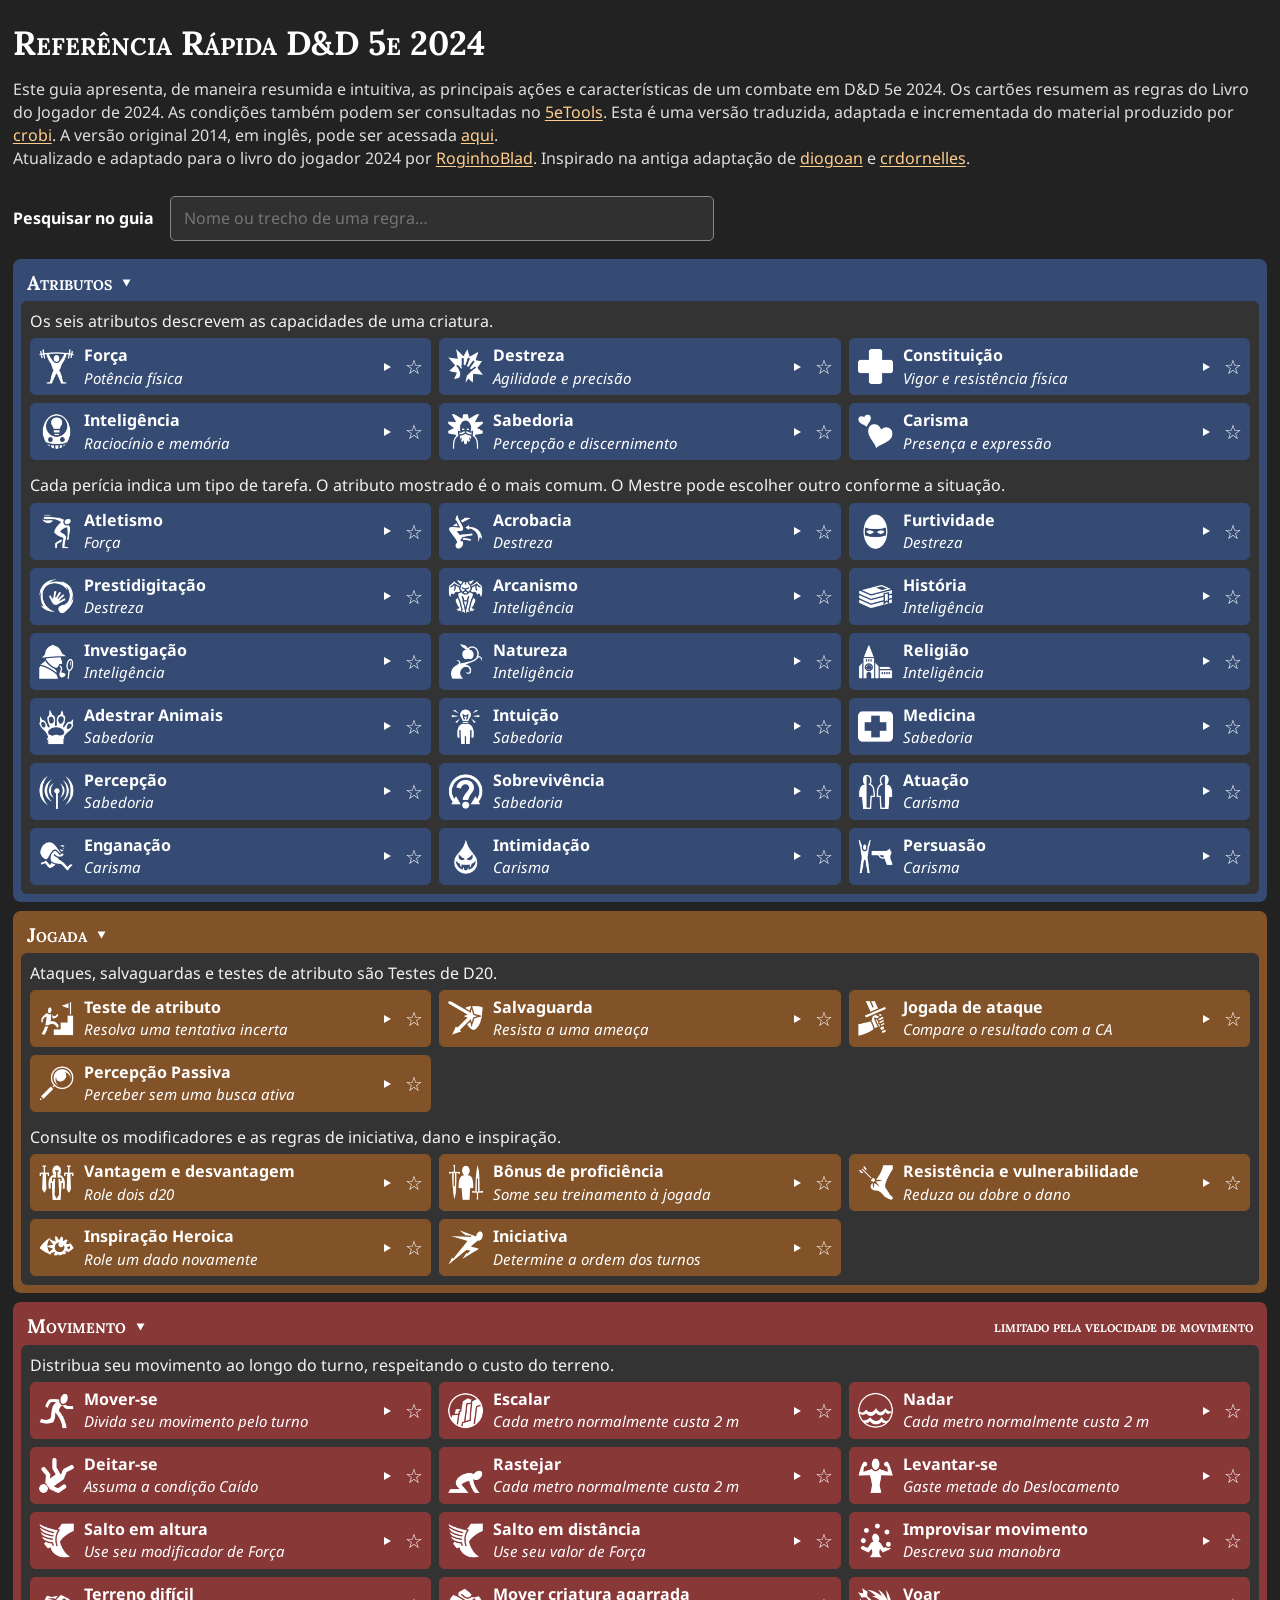
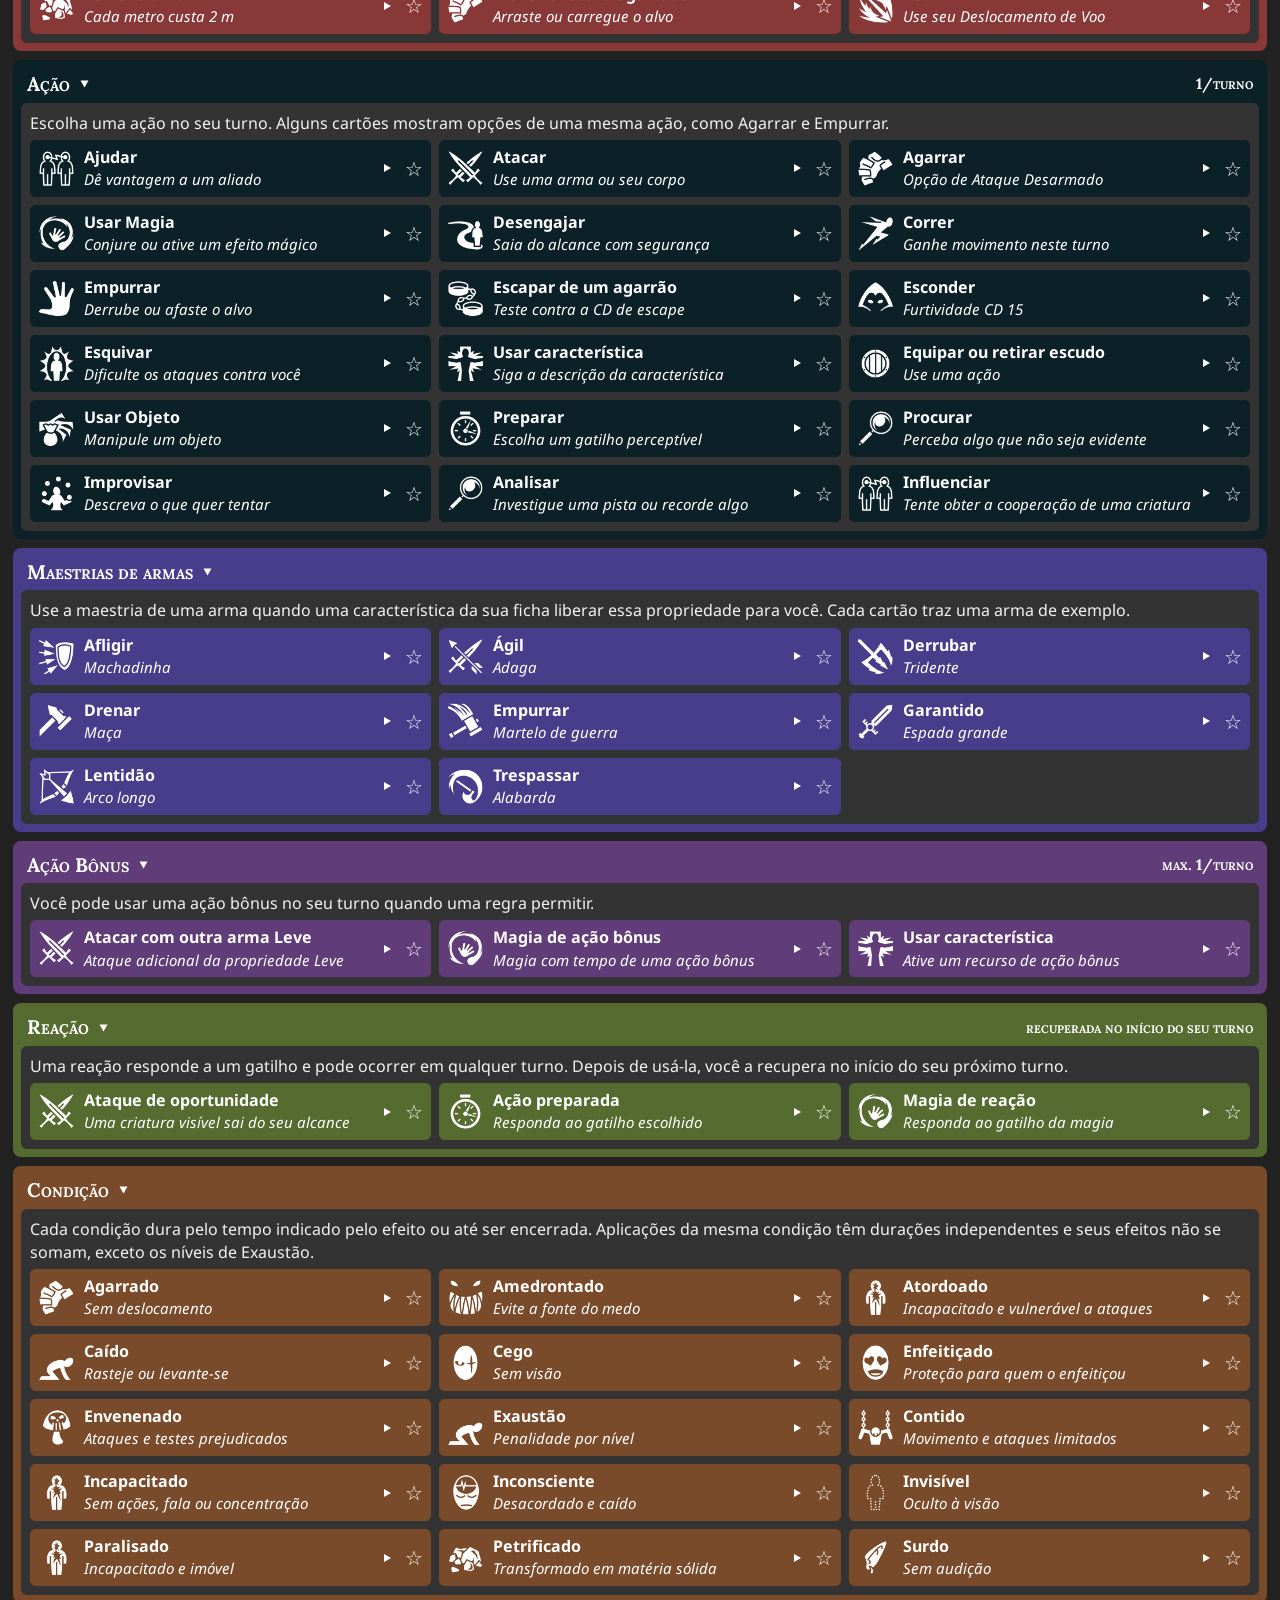
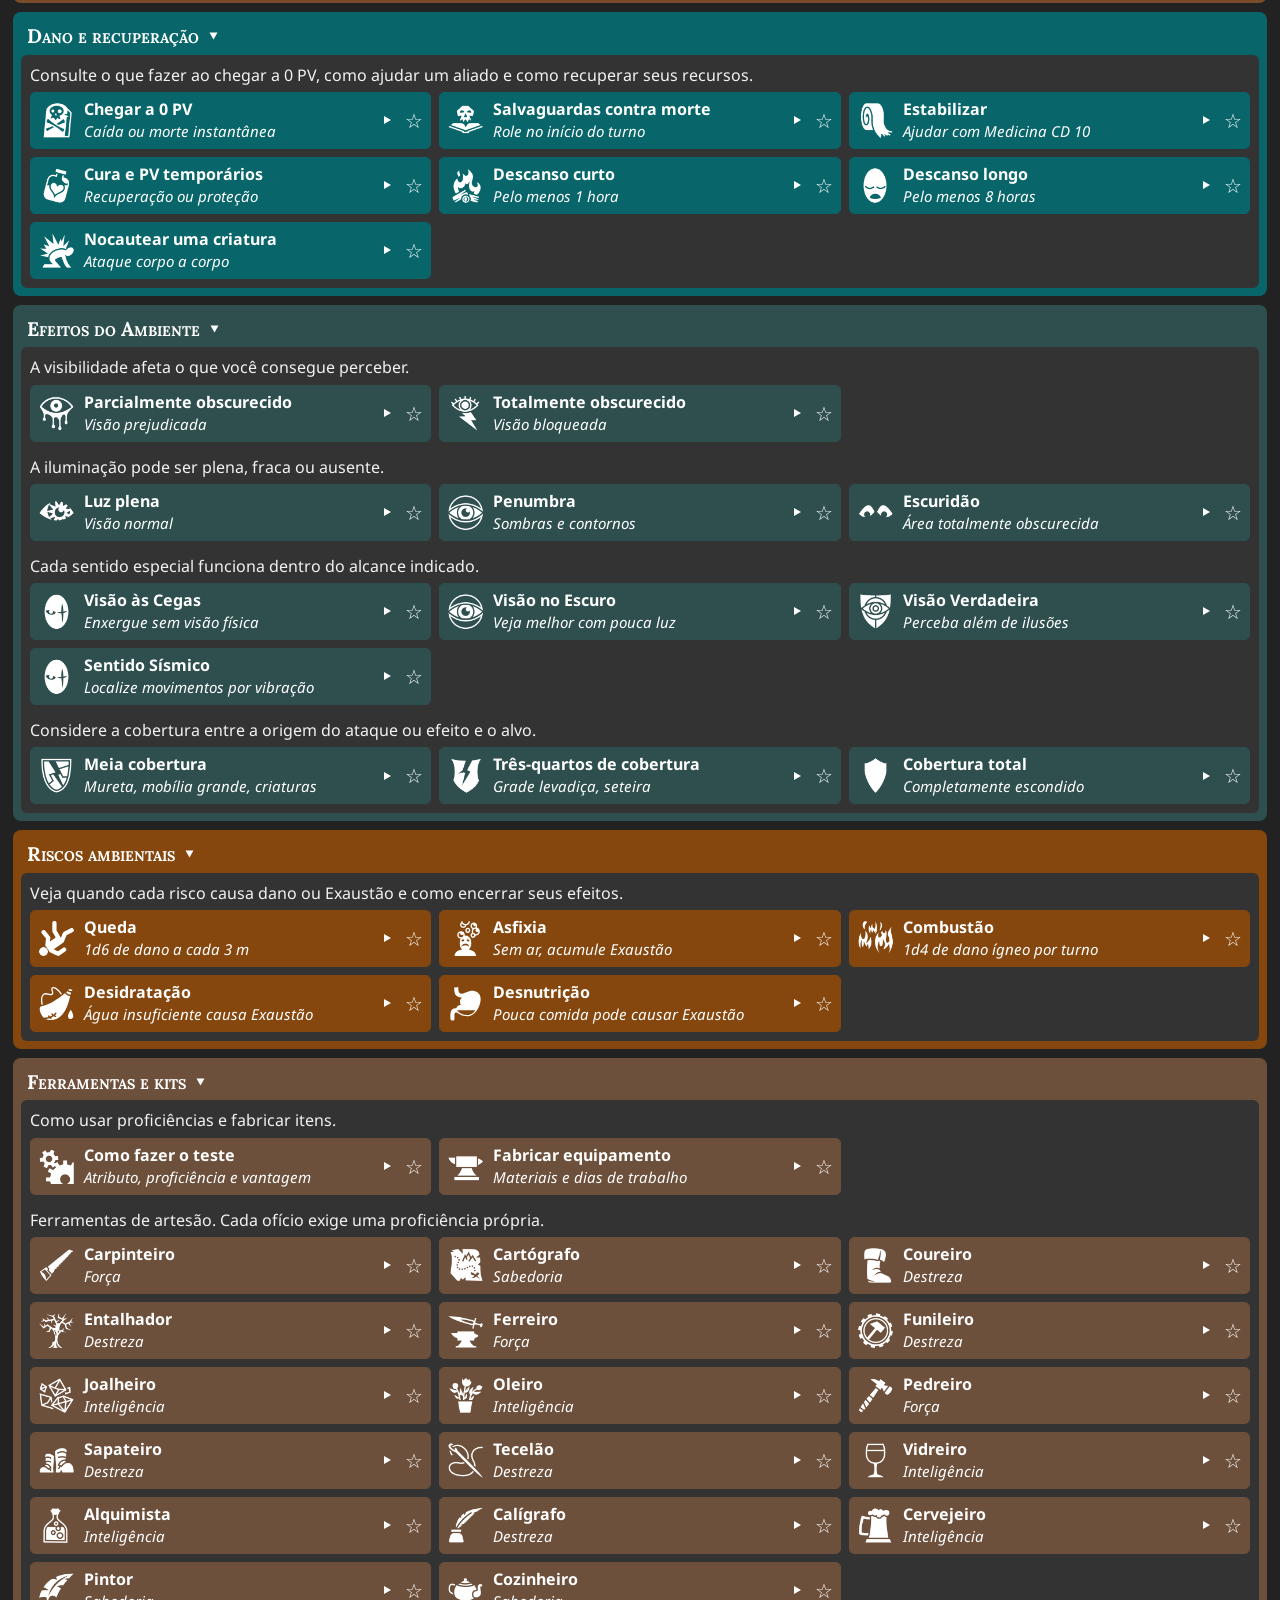
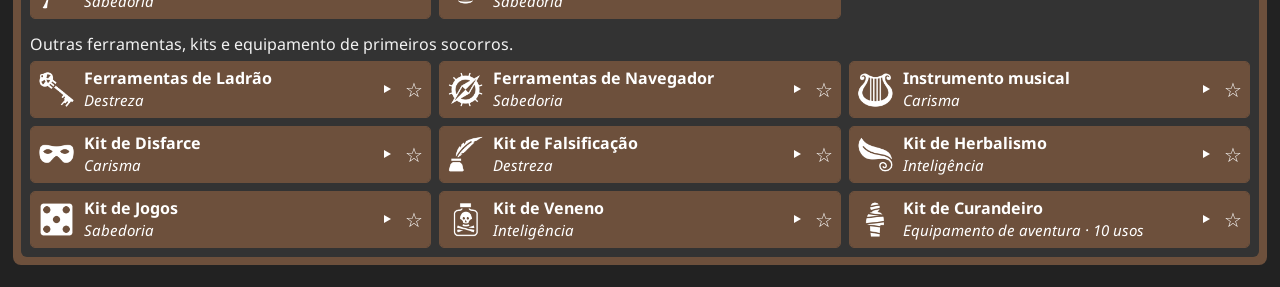
==== commit 492f1cf7: "Nova Versão Fiz e achei legal" ====
--- a/quickref.html
+++ b/quickref.html
@@ -1,35 +1,68 @@
 <!DOCTYPE html>
 <html lang="pt">
+
 <head>
     <meta charset="utf-8" />
     <meta name="viewport" content="width=device-width, initial-scale=1">
-    <title>Referência Rápida D&D 5e</title>
+    <title>Referência Rápida D&D 5e 2024</title>
     <!-- CSS -->
     <link rel="stylesheet" type="text/css" href="css/quickref.css">
     <link rel="stylesheet" type="text/css" href="css/icons.css">
     <!-- Fonts -->
-    <link href="https://fonts.googleapis.com/css?family=Noto+Sans:400,700,400italic,700italic" rel="stylesheet" type="text/css">
+    <link href="https://fonts.googleapis.com/css?family=Noto+Sans:400,700,400italic,700italic" rel="stylesheet"
+        type="text/css">
     <link href="https://fonts.googleapis.com/css?family=Lora:700" rel="stylesheet" type="text/css">
     <link rel="icon" type="image/png" href="img/dragon-head.png">
     <!-- Javascript -->
     <script type="text/javascript" src="js/jquery/jquery.min.js" charset="utf-8"></script>
 </head>
+
 <body class="page-background">
     <div class="page fontsize" data-size="fullscreen">
-        <div class="main-title">Referência Rápida D&D 5e</div>
-        <div class="description">Este guia apresenta, de maneira resumida e intuitiva, as principais ações e características de um combate em D&D 5e. As referências das páginas em cada descrição referem-se à edição do Livro do Jogador (PHB) traduzida para o português. Esta é uma versão traduzida, adaptada e incrementada do material produzido por <a href="https://github.com/crobi">crobi</a> (para maior fidelidade, algumas descrições foram retiradas diretamente da tradução do Livro do Jogador). A versão original, em inglês, pode ser acessada <a href="https://crobi.github.io/dnd5e-quickref/preview/quickref.html">aqui</a>.
-        <br>
-        <br>
-        Traduzido para o português por <a href="https://github.com/diogoan">diogoan</a>.</div>
+        <div class="main-title">Referência Rápida D&D 5e 2024</div>
+        <div class="description">Este guia apresenta, de maneira resumida e intuitiva, as principais ações e
+            características de um combate em D&D 5e 2024. Os cartões resumem as regras do Livro do Jogador de 2024. As condições também podem ser consultadas no <a href="https://5e.tools/index.html">5eTools</a>. Esta é uma versão traduzida, adaptada e incrementada do
+            material produzido por <a href="https://github.com/crobi">crobi</a>. A versão original 2014, em inglês, pode
+            ser acessada <a href="https://crobi.github.io/dnd5e-quickref/preview/quickref.html">aqui</a>.
+            <br>
+            <br>
+            <br>
+            Atualizado e adaptado para o livro do jogador 2024 por <a href="https://github.com/RoginhoBlad">RoginhoBlad</a>.
+            Inspirado na antiga adaptação de <a href="https://github.com/diogoan">diogoan</a> e <a href="https://github.com/crdornelles">crdornelles</a>.
+        </div>
+
+        <!-- Abilities section -->
+        <div id="section-ability" class="section-container">
+            <div class="section-title">Atributos</div>
+            <div class="section-content">
+                <div class="section-row section-subtitle text fontsize">Os seis atributos descrevem as capacidades de uma criatura.</div>
+                <div class="section-row" id="ability-types"></div>
+                <div class="section-row section-subtitle text fontsize">Cada perícia indica um tipo de tarefa. O atributo mostrado é o mais comum. O Mestre pode escolher outro conforme a situação.</div>
+                <div class="section-row" id="ability-sub-types"></div>
+
+            </div>
+        </div>
+
+        <!-- Abilities section -->
+        <div id="section-roll" class="section-container">
+            <div class="section-title">
+                Jogada
+            </div>
+            <div class="section-content">
+                <div class="section-row section-subtitle text fontsize">Ataques, salvaguardas e testes de atributo são Testes de D20.</div>
+                <div class="section-row" id="roll-types"></div>
+                <div class="section-row section-subtitle text fontsize">Consulte os modificadores e as regras de iniciativa, dano e inspiração.</div>
+                <div class="section-row" id="roll-mods"></div>
+            </div>
+        </div>
+
         <!-- Movement section -->
         <div id="section-movement" class="section-container">
             <div class="section-title">
                 Movimento <span class="float-right">limitado pela velocidade de movimento</span>
             </div>
             <div class="section-content">
-                <div class="section-row section-subtitle text fontsize">
-                    Você pode mover-se a qualquer momento durante seu turno (antes, depois ou durante ações).
-                </div>
+                <div class="section-row section-subtitle text fontsize">Distribua seu movimento ao longo do turno, respeitando o custo do terreno.</div>
                 <div class="section-row" id="basic-movement">
                 </div>
             </div>
@@ -41,23 +74,19 @@
                 Ação <span class="float-right">1/turno</span>
             </div>
             <div class="section-content">
-                <div class="section-row section-subtitle text fontsize">
-                    Você também pode interagir com um objeto ou característica do ambiente, sem custo.
-                </div>
+                <div class="section-row section-subtitle text fontsize">Escolha uma ação no seu turno. Alguns cartões mostram opções de uma mesma ação, como Agarrar e Empurrar.</div>
                 <div class="section-row" id="basic-actions"></div>
             </div>
         </div>
 
+        <div class="section-container" id="section-mastery"><div class="section-title">Maestrias de armas</div><div class="section-content"><div class="section-row section-subtitle text fontsize">Use a maestria de uma arma quando uma característica da sua ficha liberar essa propriedade para você. Cada cartão traz uma arma de exemplo.</div><div class="section-row" id="mastery-cards"></div></div></div>
         <!-- Bonus action section -->
         <div id="section-bonus-action" class="section-container">
             <div class="section-title">
                 Ação Bônus <span class="float-right">max. 1/turno</span>
             </div>
             <div class="section-content">
-                <div class="section-row section-subtitle text fontsize">
-                    Você pode tomar uma ação bônus somente queando uma habilidade especial, feitiço ou característica
-                    declarar que você pode fazer algo como uma ação bônus.
-                </div>
+                <div class="section-row section-subtitle text fontsize">Você pode usar uma ação bônus no seu turno quando uma regra permitir.</div>
                 <div class="section-row" id="basic-bonus-actions"></div>
             </div>
         </div>
@@ -65,13 +94,10 @@
         <!-- Reaction section -->
         <div id="section-reaction" class="section-container">
             <div class="section-title">
-                Reação <span class="float-right">max. 1/rodada</span>
+                Reação <span class="float-right">recuperada no início do seu turno</span>
             </div>
             <div class="section-content">
-                <div class="section-row section-subtitle text fontsize">
-                    Uma reação é uma resposta instantânea desencadeada por algo, o que pode
-                    ocorrer no seu turno ou no turdo de alguém.
-                </div>
+                <div class="section-row section-subtitle text fontsize">Uma reação responde a um gatilho e pode ocorrer em qualquer turno. Depois de usá-la, você a recupera no início do seu próximo turno.</div>
                 <div class="section-row" id="basic-reactions"></div>
             </div>
         </div>
@@ -82,75 +108,62 @@
                 Condição
             </div>
             <div class="section-content">
-                <div class="section-row section-subtitle text fontsize">
-                    Condições alteram suas capacidades em uma variedade de maneiras e podem surgir como
-                    resultado de um feitiço, uma característica de classe, um ataque de um monstro ou outro efeito.
-                </div>
+                <div class="section-row section-subtitle text fontsize">Cada condição dura pelo tempo indicado pelo efeito ou até ser encerrada. Aplicações da mesma condição têm durações independentes e seus efeitos não se somam, exceto os níveis de Exaustão.</div>
                 <div class="section-row" id="basic-conditions"></div>
             </div>
         </div>
-        
+
+        <div id="section-recovery" class="section-container">
+            <div class="section-title">Dano e recuperação</div>
+            <div class="section-content">
+                <div class="section-row section-subtitle text fontsize">Consulte o que fazer ao chegar a 0 PV, como ajudar um aliado e como recuperar seus recursos.</div>
+                <div class="section-row" id="recovery-cards"></div>
+            </div>
+        </div>
+
         <!-- Environmental section -->
         <div id="section-environment" class="section-container">
             <div class="section-title">
                 Efeitos do Ambiente
             </div>
             <div class="section-content">
-                <div class="section-row section-subtitle text fontsize">
-                    Efeitos que obscurecem a visão podem demonstrar um obstáculo significativo para a maioria das tarefas na aventura.
-                </div>
+                <div class="section-row section-subtitle text fontsize">A visibilidade afeta o que você consegue perceber.</div>
                 <div class="section-row" id="environment-obscurance"></div>
-                <div class="section-row section-subtitle text fontsize">
-                    A presenção ou ausência de luz no ambiente criam três categorias de iluminação.
-                </div>
+                <div class="section-row section-subtitle text fontsize">A iluminação pode ser plena, fraca ou ausente.</div>
                 <div class="section-row" id="environment-light"></div>
-                <div class="section-row section-subtitle text fontsize">
-                    Algumas criaturas possuem sentidos extraordinários que as permitem perceber seu ambiente.
-                </div>
+                <div class="section-row section-subtitle text fontsize">Cada sentido especial funciona dentro do alcance indicado.</div>
                 <div class="section-row" id="environment-vision"></div>
-                <div class="section-row section-subtitle text fontsize">
-                    Obstáculos podem prover cobertura durante combate, tornando um alvo mais difícil de atingir.
-                </div>
+                <div class="section-row section-subtitle text fontsize">Considere a cobertura entre a origem do ataque ou efeito e o alvo.</div>
                 <div class="section-row" id="environment-cover"></div>
-                <div class="section-row section-subtitle text fontsize">
-                    Outros efeitos que o ambiente pode ocasionar.
-                </div>
+            </div>
+        </div>
+        <div id="section-hazards" class="section-container">
+            <div class="section-title">Riscos ambientais</div>
+            <div class="section-content">
+                <div class="section-row section-subtitle text fontsize">Veja quando cada risco causa dano ou Exaustão e como encerrar seus efeitos.</div>
                 <div class="section-row" id="environment-other"></div>
             </div>
         </div>
+        <div class="section-container" id="section-tools"><div class="section-title">Ferramentas e kits</div><div class="section-content"><div class="section-row section-subtitle text fontsize">Como usar proficiências e fabricar itens.</div><div class="section-row" id="tool-basics"></div>
+<div class="section-row section-subtitle text fontsize">Ferramentas de artesão. Cada ofício exige uma proficiência própria.</div><div class="section-row" id="artisan-cards"></div>
+<div class="section-row section-subtitle text fontsize">Outras ferramentas, kits e equipamento de primeiros socorros.</div><div class="section-row" id="kit-cards"></div></div></div>
+
+
 
     </div>
 
-    <!-- Modal -->
-    <div class="modal" id="modal" tabindex="-1">
-        <div class="modal-backdrop" id="modal-backdrop"></div>
-        <div class="modal-dialog modalsize">
-            <div class="section-container modal-container" id="modal-container">
-                <div class="section-title" id="modal-title">
-                    Modal title<span class="float-right">Action</span>
-                </div>
-                <div class="section-content">
-                    <div class="section-row section-subtitle text" id="modal-subtitle">
-                        Subtitle
-                    </div>
-                    <div class="section-row text">
-                        <div id="modal-bullets">
-                        </div>
-                    </div>
-                    <div class="section-row text" id="modal-reference">
-                    </div>
-                </div>
-            </div>
-        </div>
-    </div>
-
     <!-- Data -->
+    <script type="text/javascript" src="js/data_ability.js" charset="utf-8"></script>
+    <script type="text/javascript" src="js/data_roll.js" charset="utf-8"></script>
     <script type="text/javascript" src="js/data_movement.js" charset="utf-8"></script>
     <script type="text/javascript" src="js/data_action.js" charset="utf-8"></script>
     <script type="text/javascript" src="js/data_bonusaction.js" charset="utf-8"></script>
     <script type="text/javascript" src="js/data_reaction.js" charset="utf-8"></script>
     <script type="text/javascript" src="js/data_condition.js" charset="utf-8"></script>
+    <script type="text/javascript" src="js/data_equipment.js" charset="utf-8"></script>
+    <script type="text/javascript" src="js/data_recovery.js" charset="utf-8"></script>
     <script type="text/javascript" src="js/data_environment.js" charset="utf-8"></script>
     <script type="text/javascript" src="js/quickref.js" charset="utf-8"></script>
 </body>
+
 </html>
--- a/css/quickref.css
+++ b/css/quickref.css
@@ -1,353 +1,54 @@
-/* ------------------------------------------------------------------------- */
-/* Sections */
-/* ------------------------------------------------------------------------- */
-.section-container {
-    border: 8px solid;
-    border-radius: 8px;
-    box-sizing: border-box;
-    position: relative;
-    display: flex;
-    flex-direction: column;
-    /*font-family: Arial;*/
-    font-family: 'Noto Sans', 'Myriad Pro', Calibri, Helvetica, Arial, sans-serif;
-    width:100%;
-    margin-bottom:8px;
-    page-break-inside: avoid;
-}
-
-.section-content {
-    padding:8px;
-    padding-bottom: 0;
-    border-radius: 8px;
-    margin-top: 0;
-    background-color: white;
-    border-color: inherit;
-    font-size: inherit;
-}
-
-.section-title {
-    height: 32px;
-    padding-left: 8px;
-    padding-right: 8px;
-    font-family: Lora, 'Calisto MT', 'Bookman Old Style', Bookman, 'Goudy Old Style', Garamond, 'Hoefler Text', 'Bitstream Charter', Georgia, serif;
-    font-variant: small-caps;
-    font-weight: bold;
-    background-color: inherit;
-    color: white;
-    font-size: 16pt;
-}
-
-.main-title {
-    font-family: Lora, 'Calisto MT', 'Bookman Old Style', Bookman, 'Goudy Old Style', Garamond, 'Hoefler Text', 'Bitstream Charter', Georgia, serif;
-    font-variant: small-caps;
-    font-weight: bold;
-    font-size: 22pt;
-    margin-bottom:16px;
-}
-
-.description {
-    font-family: 'Noto Sans', 'Myriad Pro', Calibri, Helvetica, Arial, sans-serif;
-    width:100%;
-    margin-bottom:16px;
-    page-break-inside: avoid;
-}
-
-.float-right {
-    float: right;
-}
-
-.section-subtitle, #modal-reference {
-    display: block;
-    margin-bottom: 8px;
-    font-size: inherit;
-    font-style: italic;
-}
-
-#modal-reference {
-    margin-top: 1em;
-}
-
-.section-row {
-    font-size: inherit;
-}
-
-.section-row:before, .section-row:after{
-    display: table;
-    content: " ";
-    clear: both;
-}
-
-.section-row + .section-subtitle {
-    margin-top: 1em;
-}
-
-/* ------------------------------------------------------------------------- */
-/* Items */
-/* ------------------------------------------------------------------------- */
-
-.item {
-    margin-bottom: 8px;
-    float: left;
-    display: flex;
-    font-size: inherit;
-    vertical-align: top;
-    box-sizing: border-box;
-    cursor: pointer;
-}
-
-.item-icon {
-    float: left;
-    flex: 0 0 auto;
-    background-repeat: no-repeat;
-    background-size: contain;
-    box-sizing: border-box;
-    border-radius: 4px;
-    display: inline-block;
-    margin-right: 4px;
-}
-
-.item-title {
-    font-weight: bold;
-    font-size: inherit;
-    overflow: hidden;
-    text-overflow: ellipsis;
-    white-space: nowrap;
-}
-
-.item-desc {
-    font-style: italic;
-    font-size: inherit;
-    overflow: hidden;
-    text-overflow: ellipsis;
-    white-space: nowrap;
-}
-
-.item-text-container {
-    flex: 1;
-    padding-right: 4px;
-    font-size: inherit;
-    height: 100%;
-}
-
-
-/* ------------------------------------------------------------------------- */
-/* Colors */
-/* ------------------------------------------------------------------------- */
-#section-ability, #section-ability .item-icon {
-    background-color: grey;
-    border-color: grey;
-}
-#section-ability .text {
-    color: grey;
-}
-
-#section-roll, #section-roll .item-icon {
-    background-color: darkorange;
-    border-color: darkorange;
-}
-#section-roll .text {
-    color: darkorange;
-}
-
-#section-movement, #section-movement .item-icon {
-    background-color: maroon;
-    border-color: maroon;
-}
-#section-movement .text {
-    color: maroon;
-}
-
-#section-action, #section-action .item-icon {
-    background-color: black;
-    border-color: black;
-}
-#section-action .text {
-    color: black;
-}
-
-#section-bonus-action, #section-bonus-action .item-icon {
-    background-color: indigo;
-    border-color: indigo;
-}
-#section-bonus-action .text {
-    color: indigo;
-}
-
-#section-reaction, #section-reaction .item-icon {
-    background-color: DarkOliveGreen ;
-    border-color: DarkOliveGreen ;
-}
-#section-reaction .text {
-    color: DarkOliveGreen ;
-}
-
-#section-condition, #section-condition .item-icon {
-    background-color: FireBrick;
-    border-color: FireBrick;
-}
-#section-condition .text {
-    color: FireBrick;
-}
-
-#section-environment, #section-environment .item-icon {
-    background-color: ForestGreen;
-    border-color: ForestGreen;
-}
-#section-environment .text {
-    color: ForestGreen;
-}
-
-
-/* ------------------------------------------------------------------------- */
-/* Page container */
-/* ------------------------------------------------------------------------- */
-
-body {
-    display: flex;
-    justify-content:center;
-    align-content:center;
-}
-
-/* ------------------------------------------------------------------------- */
-/* Misc */
-/* ------------------------------------------------------------------------- */
-
-.hidden {
-    display: none;
-}
-
-ul {
-    padding-left: 20px;
-}
-
-p, hr {
-    margin-top: 0.5em;
-    margin-bottom: 0.5em;
-}
-
-hr {
-    border: 0px;
-    border-top: 1px solid gray;
-}
-
-p:first-child {
-    margin-top: 1em;
-}
-
-/* ------------------------------------------------------------------------- */
-/* Modal */
-/* ------------------------------------------------------------------------- */
-.modal-open {
-    overflow: hidden;
-}
-
-.modal-open .modal {
-    overflow-x: hidden;
-    overflow-y: auto;
-}
-
-.modal {
-    position: fixed;
-    top: 0;
-    right: 0;
-    bottom: 0;
-    left: 0;
-    z-index: 1040;
-    overflow: hidden;
-    outline: 0;
-    display: none;
-}
-
-.modal-visible {
-    display: block;
-}
-
-.modal-dialog {
-    position: relative;
-    width: auto;
-    margin: 8px;
-}
-
-.modal-backdrop {
-    position: absolute;
-    top: 0;
-    right: 0;
-    left: 0;
-    background-color: #888;
-    opacity: .75;
-    overflow: hidden;
-}
-
-.modal-container {
-    background-clip: padding-box;
-    outline: 0;
-    box-shadow: 0 3px 9px rgba(0,0,0,.5);
-}
-
-.modal-footer {
-    padding: 15px;
-    text-align: right;
-    border-top: 1px solid #e5e5e5;
-}
-
-
-/* ------------------------------------------------------------------------- */
-/* Viewport sizes */
-/* ------------------------------------------------------------------------- */
-
-/* Smart phone, portrait */
-@media (min-width:    0px) and (max-width:  479px) {
-    .fontsize { font-size: 12pt; } 
-    .iconsize { width: 44px; height: 44px;} 
-    .itemsize { height: 44px; width: 100%; } 
-    .modalsize {} 
-}
-
-/* Smart phone, landscape */
-@media (min-width:  480px) and (max-width:  767px) {
-    .fontsize { font-size: 11pt; }
-    .iconsize { width: 40px; height: 40px;}
-    .itemsize { height: 40px; width:  50%; }
-    .modalsize {}
-}
-
-/* Tablet, portrait */
-@media (min-width:  768px) and (max-width:  991px) {
-    .fontsize { font-size: 11pt; }
-    .iconsize { width: 40px; height: 40px;}
-    .itemsize { height: 40px; width:  33%; }
-    .modalsize { width: 600px; margin: 30px auto; }
-}
-
-/* Tablet, landscape */
-@media (min-width:  992px) and (max-width: 1199px) {
-    .fontsize { font-size: 12pt; }
-    .iconsize { width: 44px; height: 44px;}
-    .itemsize { height: 44px; width:  33%; }
-    .modalsize { width: 600px; margin: 30px auto; }
-}
-
-/* Small desktop screen */
-@media (min-width: 1200px) and (max-width: 1599px) {
-    .fontsize { font-size: 12pt; }
-    .iconsize { width: 44px; height: 44px;}
-    .itemsize { height: 44px; width:  25%; }
-    .modalsize { width: 600px; margin: 30px auto; }
-}
-
-/* Large desktop screen */
-@media (min-width: 1600px) {
-    .fontsize { font-size: 12pt; }
-    .iconsize { width: 44px; height: 44px;}
-    .itemsize { height: 44px; width:  20%; }
-    .modalsize { width: 600px; margin: 30px auto; }
-}
-
-/* Print */
-@media print {
-    .fontsize { font-size: 10pt; }
-    .iconsize { width: 36px; height: 36px;}
-    .itemsize { height: 36px; width:  33%; }
-    .modalsize {}
-}
-
+:root { color-scheme:dark; background:#222; color:#fff; font:16px/1.45 "Noto Sans",Calibri,Arial,sans-serif; }
+* { box-sizing:border-box; }
+[hidden] { display:none !important; }
+body { margin:0; padding:clamp(6px,1vw,16px); }
+.page { max-width:1920px; margin:auto; }
+.main-title,.section-title { font-family:Lora,Georgia,serif; font-weight:bold; font-variant:small-caps; }
+.main-title { font-size:clamp(1.55rem,3vw,2.1rem); margin:6px 0 10px; }
+.description { color:#ddd; margin-bottom:14px; }
+a { color:#ffcd8c; text-underline-offset:.15em; }
+.description br + br { display:none; }
+button,input { font:inherit; color:inherit; }
+button { cursor:pointer; }
+button:focus-visible,input:focus-visible,a:focus-visible { outline:3px solid #ffde86; outline-offset:-3px; }
+.search-bar { display:flex; align-items:center; flex-wrap:wrap; gap:.55rem 1rem; padding:12px 0 18px; }
+.search-bar label { font-weight:bold; }
+.search-bar input { background:#303030; border:1px solid #888; border-radius:5px; padding:.6rem .85rem; width:min(100%,34rem); }
+.search-status { color:#ddd; }
+.section-container { --accent:#394b72; background:var(--accent); border-radius:8px; padding:6px 8px 8px; margin:0 0 9px; }
+#section-ability { --accent:#354b73; } #section-roll { --accent:#825229; }
+#section-movement { --accent:#893838; } #section-action { --accent:#0c2027; }
+#section-bonus-action { --accent:#603d78; } #section-reaction { --accent:#556b2f; }
+#section-condition { --accent:#7a4b2a; } #section-environment { --accent:#2f4f4f; }
+#section-tools { --accent:#6d503c; } #section-mastery { --accent:#483d8b; }
+#section-recovery { --accent:#08666b; } #section-hazards { --accent:#85470e; }
+#section-favorites { --accent:#70551f; }
+.section-title { display:flex; align-items:center; flex-wrap:wrap; gap:0 .75em; font-size:1.23rem; padding:1px 6px; }
+.section-title .float-right { font-size:.95rem; }
+.section-toggle { display:flex; flex:1 0 auto; align-items:center; gap:.55em; padding:3px 0; min-height:34px; font:inherit; border:0; background:transparent; text-align:left; }
+.section-toggle::after,.card-toggle::after { content:""; border:4px solid transparent; border-right:0; border-left:7px solid currentColor; }
+[aria-expanded="true"].section-toggle::after,[aria-expanded="true"].card-toggle::after { transform:rotate(90deg); }
+.section-content { background:#333; border-radius:6px; padding:9px; }
+.section-subtitle { margin:0 0 5px; color:#f2f2f2; }
+.card-grid { display:grid; grid-template-columns:repeat(3,minmax(0,1fr)); gap:8px; align-items:start; }
+.card-grid + .section-subtitle { margin-top:14px; }
+.rule-card { min-width:0; border:1px solid var(--accent); background:#2a2a2a; border-radius:5px; overflow:hidden; }
+.card-head { background:var(--accent); display:flex; align-items:center; }
+.card-toggle { flex:1; display:flex; align-items:center; gap:.55rem; min-width:0; min-height:52px; text-align:left; padding:5px 7px; border:0; background:transparent; }
+.card-toggle:hover,.section-toggle:hover,.favorite-star:hover { background:#ffffff10; }
+.card-toggle::after { margin-left:auto; flex:none; }
+.item-icon { width:37px; height:37px; flex:none; background-size:contain; background-position:center; background-repeat:no-repeat; }
+.card-label { min-width:0; overflow-wrap:anywhere; }
+.card-label strong,.card-label em { display:block; }
+.card-label em { font-size:.94em; }
+.favorite-star { align-self:stretch; border:0; padding:0 7px; background:transparent; font-size:1.25rem; }
+.favorite-star[aria-pressed="true"] { color:#ffda65; }
+.rule-body { padding:0 .8rem; }
+.rule-body p { margin:0; padding:1em 0; }
+.rule-body p+p { border-top:1px solid #555; }
+.rule-body .lead,.source { font-style:italic; }
+.source { color:#ddd; font-size:.9em; }
+.rule-link { color:#ffd89c; font-weight:600; }
+@media(max-width:950px){.card-grid{grid-template-columns:repeat(2,minmax(0,1fr))}}
+@media(max-width:590px){.card-grid{grid-template-columns:1fr}.section-title .float-right{font-size:.8rem}.section-title{font-size:1.05rem}.section-toggle{flex-basis:auto}}
+@media print { .search-bar,.favorite-star,#section-favorites{display:none} .rule-card{break-inside:avoid} }
--- a/css/icons.css
+++ b/css/icons.css
@@ -1335,4 +1335,9 @@
 .icon-zebra-shield { background-image: url(../img/zebra-shield.png);}
 .icon-zeus-sword { background-image: url(../img/zeus-sword.png);}
 .icon-zigzag-leaf { background-image: url(../img/zigzag-leaf.png);}
-.icon-zigzag-tune { background-image: url(../img/zigzag-tune.png);}+.icon-zigzag-tune { background-image: url(../img/zigzag-tune.png);}
+/* Delapouite, Game-icons.net, CC BY 3.0 (https://creativecommons.org/licenses/by/3.0/).
+   https://game-icons.net/1x1/delapouite/stomach.html
+   https://game-icons.net/1x1/delapouite/waterskin.html */
+.icon-stomach { background-image: url(../img/stomach.svg); }
+.icon-waterskin { background-image: url(../img/waterskin.svg); }
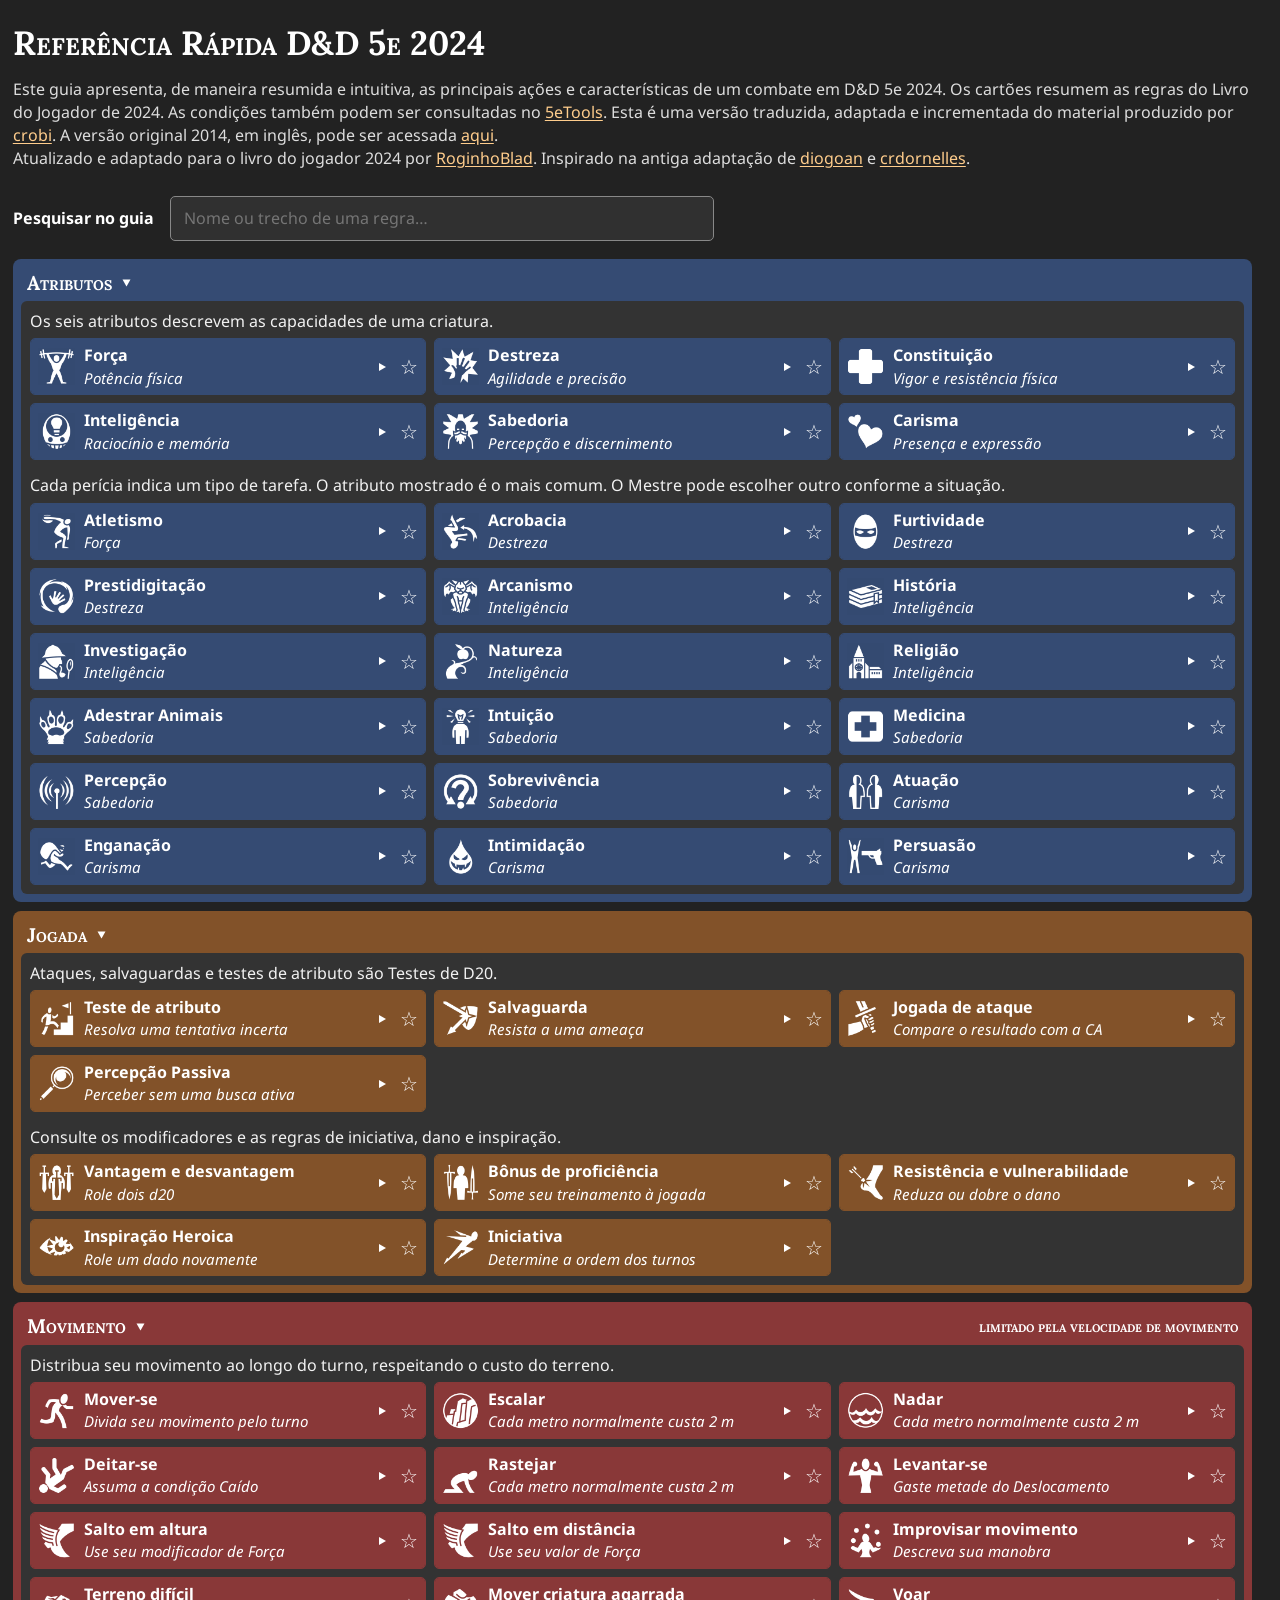
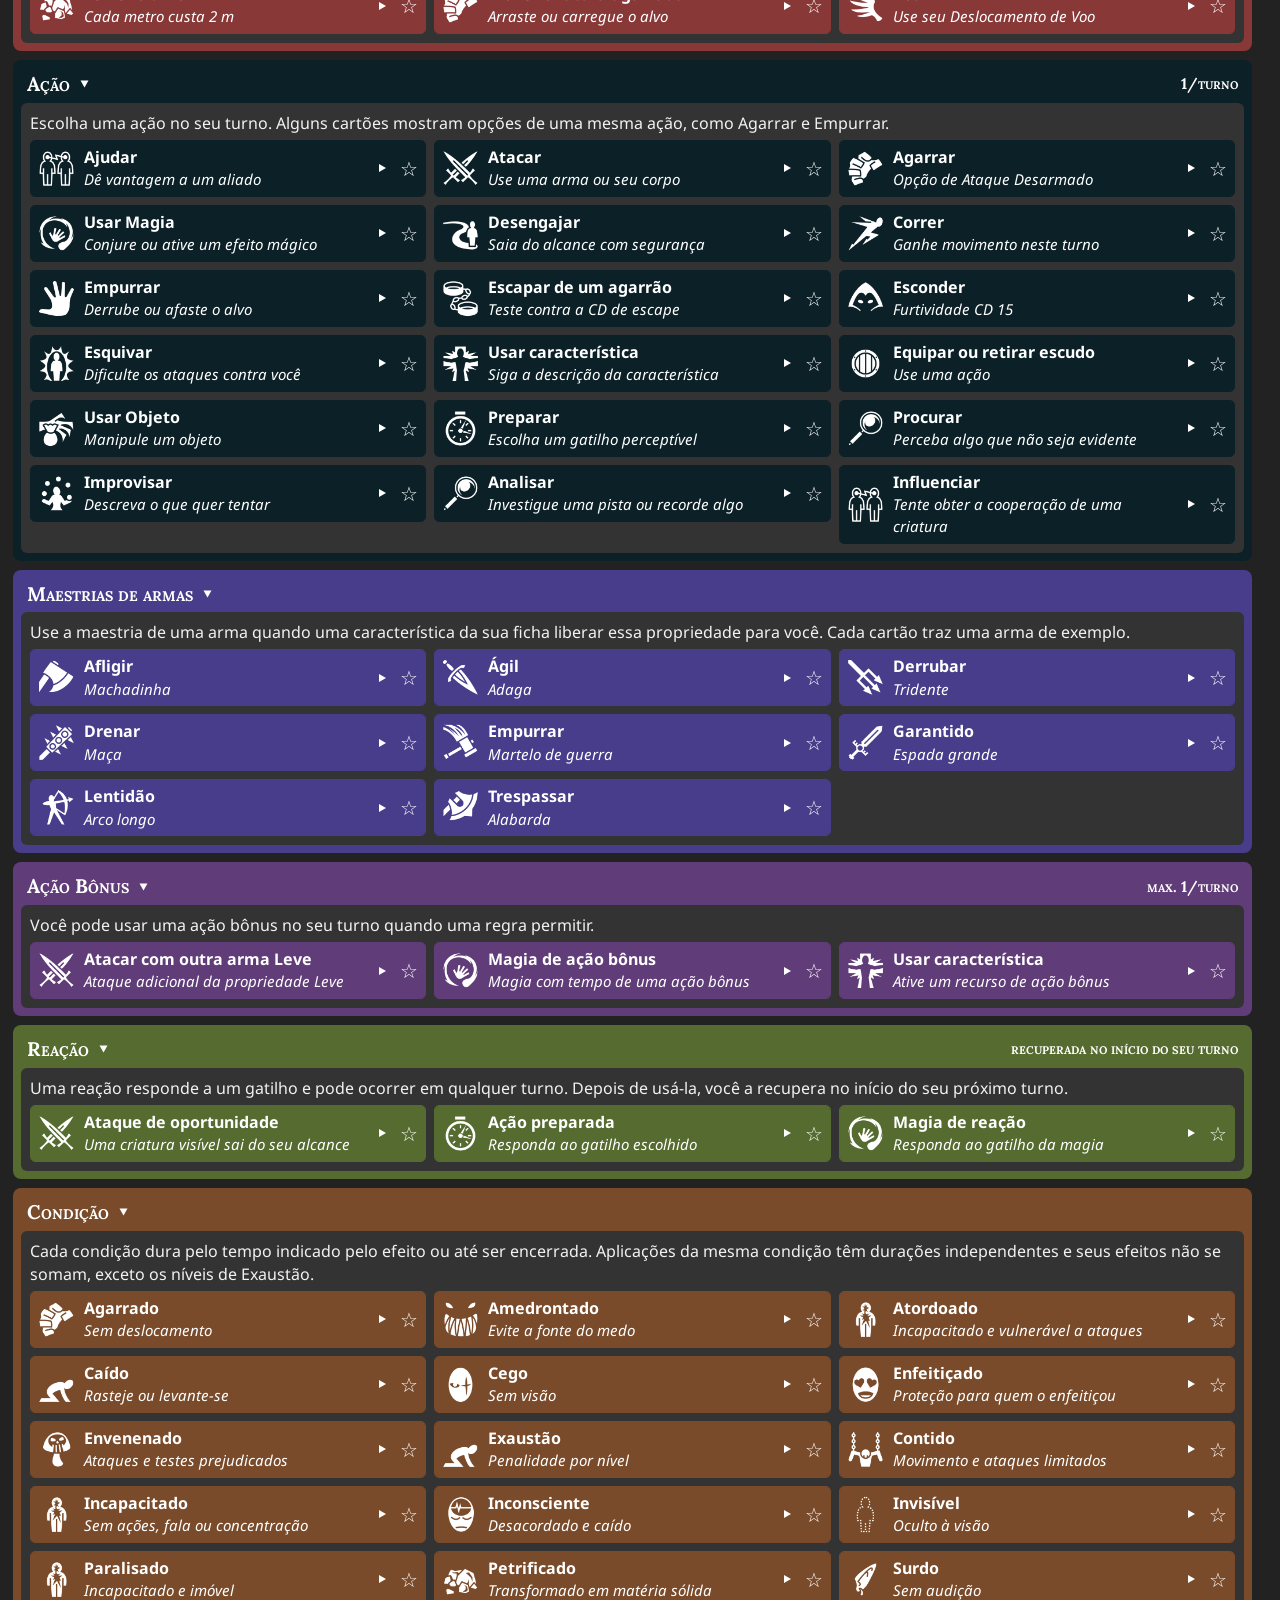
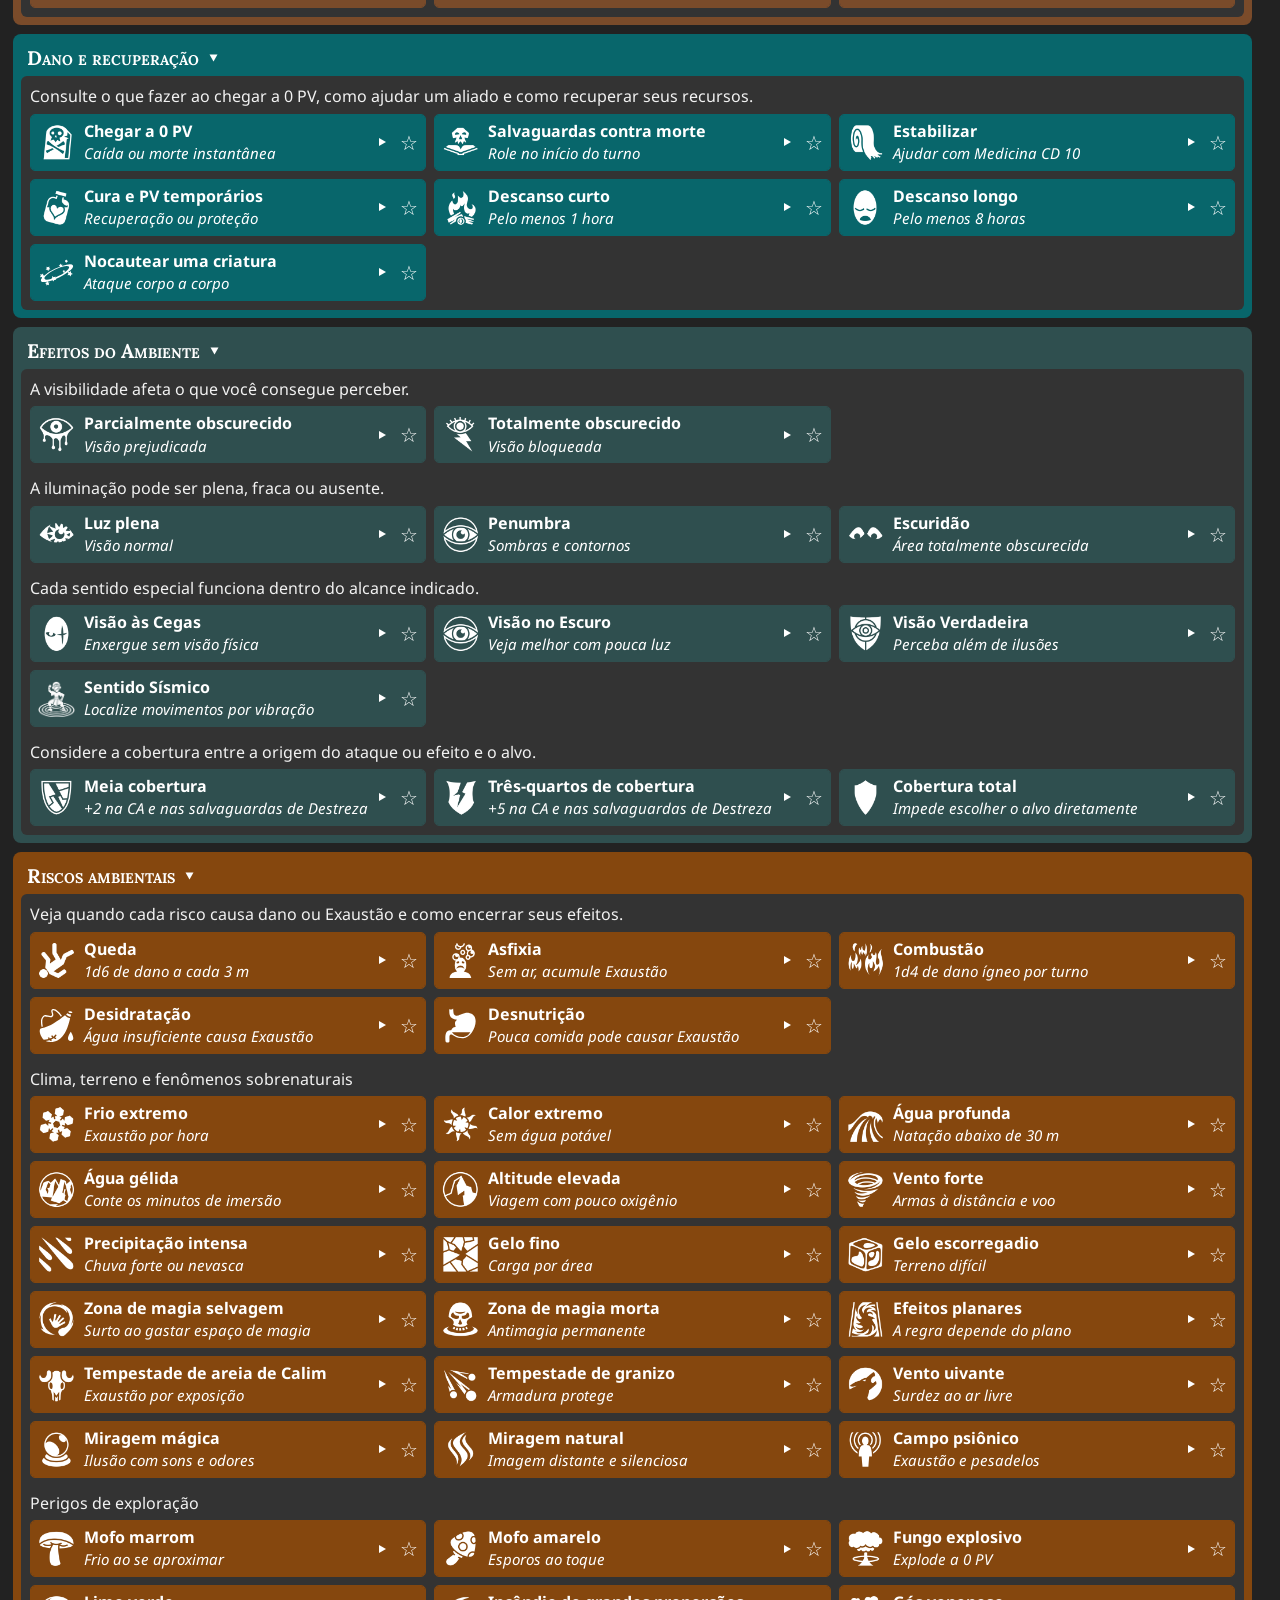
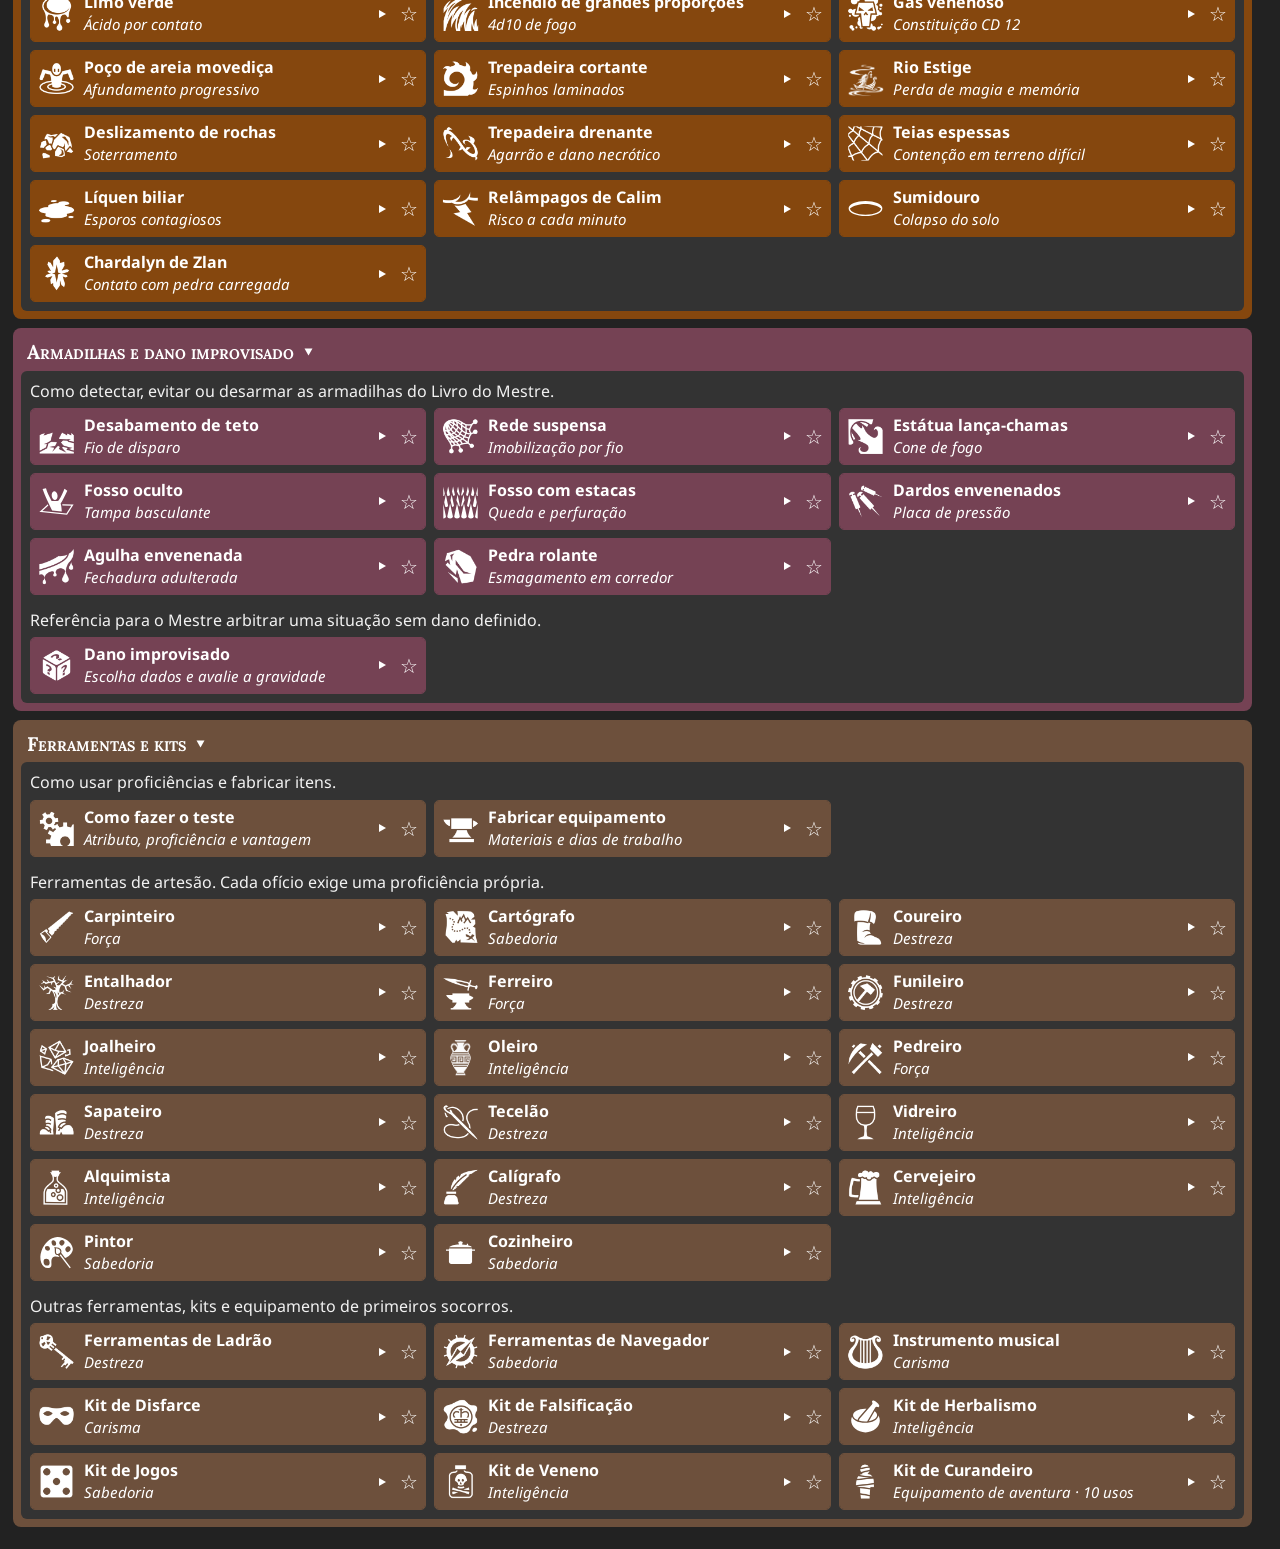
==== commit 6b7ca4ff: "Nova Versão 1.4 Atualizei e achei mais legal" ====
--- a/quickref.html
+++ b/quickref.html
@@ -142,8 +142,11 @@
             <div class="section-content">
                 <div class="section-row section-subtitle text fontsize">Veja quando cada risco causa dano ou Exaustão e como encerrar seus efeitos.</div>
                 <div class="section-row" id="environment-other"></div>
+<div class="section-row section-subtitle text fontsize">Clima, terreno e fenômenos sobrenaturais</div><div class="section-row" id="hazard-climate"></div>
+<div class="section-row section-subtitle text fontsize">Perigos de exploração</div><div class="section-row" id="hazard-danger"></div>
             </div>
         </div>
+        <div class="section-container" id="section-traps"><div class="section-title">Armadilhas e dano improvisado</div><div class="section-content"><div class="section-row section-subtitle text fontsize">Como detectar, evitar ou desarmar as armadilhas do Livro do Mestre.</div><div class="section-row" id="hazard-trap"></div><div class="section-row section-subtitle text fontsize">Referência para o Mestre arbitrar uma situação sem dano definido.</div><div class="section-row" id="hazard-damage"></div></div></div>
         <div class="section-container" id="section-tools"><div class="section-title">Ferramentas e kits</div><div class="section-content"><div class="section-row section-subtitle text fontsize">Como usar proficiências e fabricar itens.</div><div class="section-row" id="tool-basics"></div>
 <div class="section-row section-subtitle text fontsize">Ferramentas de artesão. Cada ofício exige uma proficiência própria.</div><div class="section-row" id="artisan-cards"></div>
 <div class="section-row section-subtitle text fontsize">Outras ferramentas, kits e equipamento de primeiros socorros.</div><div class="section-row" id="kit-cards"></div></div></div>
@@ -162,6 +165,7 @@
     <script type="text/javascript" src="js/data_condition.js" charset="utf-8"></script>
     <script type="text/javascript" src="js/data_equipment.js" charset="utf-8"></script>
     <script type="text/javascript" src="js/data_recovery.js" charset="utf-8"></script>
+    <script src="js/data_hazards.js" charset="utf-8"></script>
     <script type="text/javascript" src="js/data_environment.js" charset="utf-8"></script>
     <script type="text/javascript" src="js/quickref.js" charset="utf-8"></script>
 </body>
--- a/css/quickref.css
+++ b/css/quickref.css
@@ -52,3 +52,28 @@
 @media(max-width:950px){.card-grid{grid-template-columns:repeat(2,minmax(0,1fr))}}
 @media(max-width:590px){.card-grid{grid-template-columns:1fr}.section-title .float-right{font-size:.8rem}.section-title{font-size:1.05rem}.section-toggle{flex-basis:auto}}
 @media print { .search-bar,.favorite-star,#section-favorites{display:none} .rule-card{break-inside:avoid} }
+
+/* Evita deslocamentos fracionários quando a lista entra ou sai do topo. */
+#section-favorites { height: calc-size(auto, round(up, size, 4px)); margin-bottom: 8px; }
+:root { scrollbar-gutter: stable; }
+.favorite-star { flex: 0 0 2rem; padding-inline: 0; }
+/* Dois pulsos no contorno, sem alterar o tamanho ou a leitura do cartão. */
+.rule-card.link-highlight {
+    outline: 2px solid transparent;
+    outline-offset: 2px;
+    animation: link-arrival 1.5s ease-in-out 2;
+}
+@keyframes link-arrival {
+    0%, 100% { outline-color: transparent; box-shadow: 0 0 0 0 transparent; }
+    35%, 60% {
+        outline-color: var(--accent);
+        box-shadow: 0 0 7px 2px var(--accent);
+    }
+}
+@media (prefers-reduced-motion: reduce) {
+    .rule-card.link-highlight { animation: link-arrival-still 3s linear; }
+    @keyframes link-arrival-still {
+        from, to { outline-color: var(--accent); box-shadow: 0 0 7px 2px var(--accent); }
+    }
+}
+#section-traps { --accent: #754254; }
--- a/css/icons.css
+++ b/css/icons.css
@@ -1341,3 +1341,30 @@
    https://game-icons.net/1x1/delapouite/waterskin.html */
 .icon-stomach { background-image: url(../img/stomach.svg); }
 .icon-waterskin { background-image: url(../img/waterskin.svg); }
+
+/* echo-ripples — lorc, CC BY 3.0. https://game-icons.net/1x1/lorc/echo-ripples.html */
+.icon-echo-ripples { background-image: url(../img/echo-ripples.svg); }
+/* knocked-out-stars — delapouite, CC BY 3.0. https://game-icons.net/1x1/delapouite/knocked-out-stars.html */
+.icon-knocked-out-stars { background-image: url(../img/knocked-out-stars.svg); }
+
+/* delapouite, CC BY 3.0 — https://game-icons.net/1x1/delapouite/palette.html */
+.icon-palette { background-image: url(../img/palette.svg); }
+/* delapouite, CC BY 3.0 — https://game-icons.net/1x1/delapouite/cooking-pot.html */
+.icon-cooking-pot { background-image: url(../img/cooking-pot.svg); }
+/* skoll, CC BY 3.0 — https://game-icons.net/1x1/skoll/pestle-mortar.html */
+.icon-pestle-mortar { background-image: url(../img/pestle-mortar.svg); }
+/* delapouite, CC BY 3.0 — https://game-icons.net/1x1/delapouite/painted-pottery.html */
+.icon-painted-pottery { background-image: url(../img/painted-pottery.svg); }
+.icon-lutador-sismico { background-image: url("../img/%C3%8Dcone%20de%20Lutador%20com%20An%C3%A9is%20S%C3%ADsmicos.png"); }
+
+.icon-anfora-grega { background-image: url("../img/%C3%8Dcone%20Minimalista%20de%20%C3%82nfora%20Grega.png"); }
+
+/* Delapouite, Game-icons.net, CC BY 3.0. */
+/* https://game-icons.net/1x1/delapouite/spiky-pit.html */
+.icon-spiky-pit { background-image: url(../img/spiky-pit.svg); }
+/* https://game-icons.net/1x1/delapouite/floor-hatch.html */
+.icon-floor-hatch { background-image: url(../img/floor-hatch.svg); }
+/* https://game-icons.net/1x1/delapouite/hole.html */
+.icon-hole { background-image: url(../img/hole.svg); }
+
+.icon-barqueiro-estige { background-image: url("../img/Barqueiro%20Sombrio%20no%20Rio%20Serpenteante.png"); }
